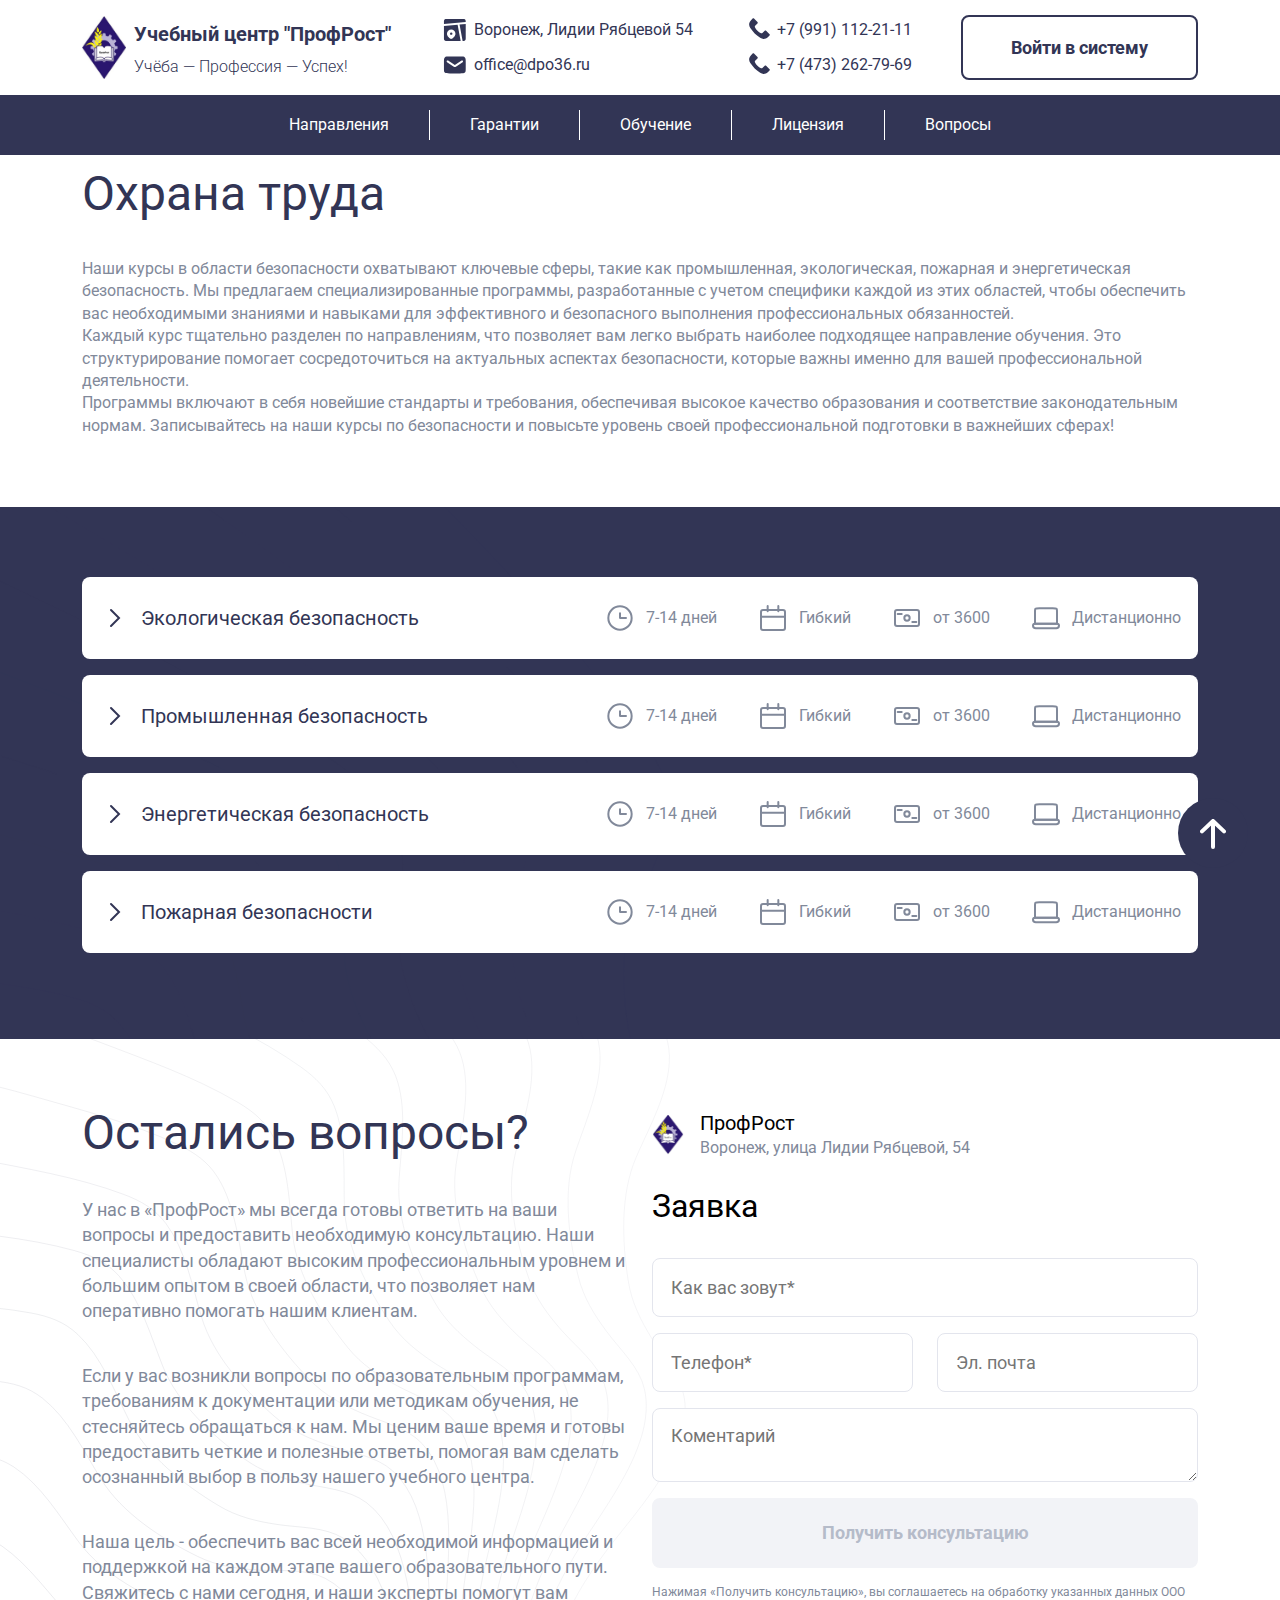
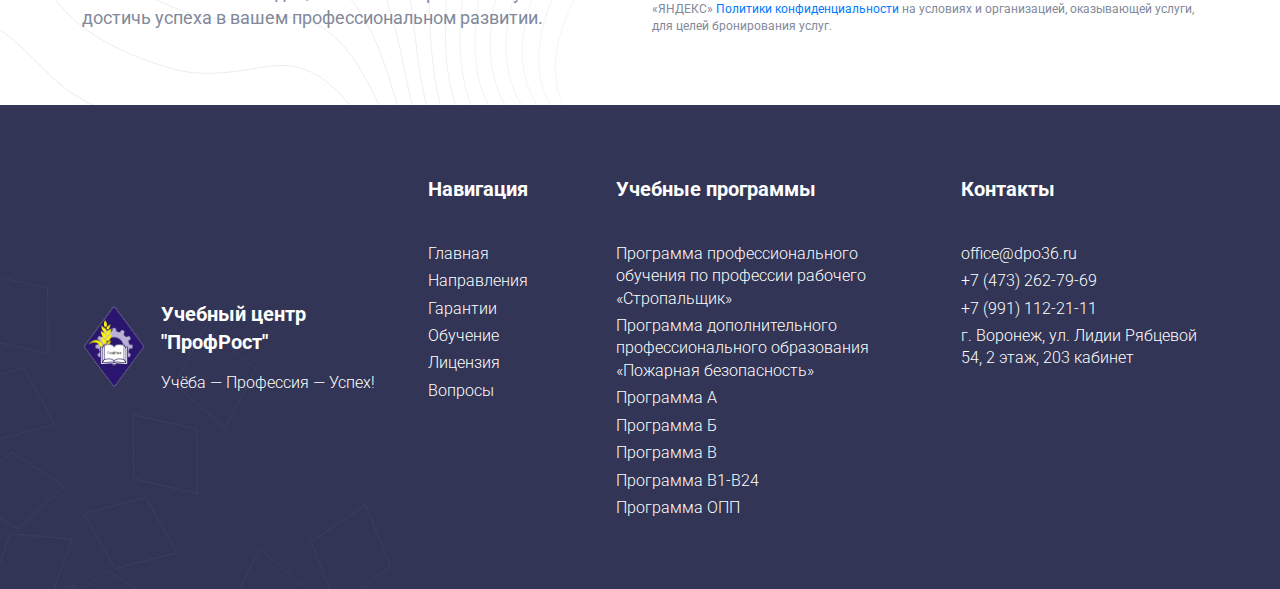
==== inner.html @ 26320d19 "2 pages" ====
<!DOCTYPE html>
<html lang="ru">
<head>
    <meta charset="UTF-8">
    <meta name="viewport" content="width=device-width, initial-scale=1.0">
    <title>Учебный центр "ПрофРост"</title>
    <link rel="stylesheet" type="text/css" href="css/bootstrap-reboot.min.css"/>
    <link rel="stylesheet" type="text/css" href="css/bootstrap-grid.min.css"/>
    <link rel="stylesheet" type="text/css" href="css/style.min.css"/>
</head>
<body>
    <header class="container d-flex justify-content-between align-items-stretch flex-wrap flex-lg-nowrap">
        <div class="d-flex align-items-center order-1 mb-2 mb-lg-0">
            <a href="index.html">
                <img src="imgs/logo-lg.jpg" alt="ПрофРост" class="logo">
            </a>
            <div class="ms-2">
                <h5>Учебный центр "ПрофРост"</h5>
                <h6>Учёба — Профессия — Успех!</h6>
            </div>
        </div>

        <ul class="order-2">
            <li>
                <img src="imgs/icons/map.svg" alt="map">
                <address>Воронеж, Лидии Рябцевой 54</address>
            </li>
            <li>
                <img src="imgs/icons/message.svg" alt="message">
                <a href="mailto:office@dpo36.ru">office@dpo36.ru</a>
            </li>
        </ul>

        <ul class="order-3 order-md-4 order-lg-3">
            <li>
                <img src="imgs/icons/phone.svg" alt="phone">
                <a href="tel:+79911122111">+7 (991) 112-21-11</a>
            </li>
            <li>
                <img src="imgs/icons/phone.svg" alt="phone">
                <a href="tel:+74732627969">+7 (473) 262-79-69</a>
            </li>
        </ul>

        <div class="d-flex order-4 order-md-3 order-lg-4">
            <button type="button" class="btn-1 fs-18">Войти в систему</button>
            <button onclick="openModal('menuModal')" class="ms-4 btn-3 d-md-none" type="button">
                <img src="imgs/icons/menu.svg" alt="menu">
            </button>
        </div>

    </header>
    
    <nav>
        <ul class="container">
            <li>
                <a href="">Направления</a>
            </li>
            <li>
                <a href="">Гарантии</a>
            </li>
            <li>
                <a href="">Обучение</a>
            </li>
            <li>
                <a href="">Лицензия</a>
            </li>
            <li>
                <a href="">Вопросы</a>
            </li>
        </ul>
    </nav>

    <main>
        <section class="container mb-indent">
            <h1 class="h2">Охрана труда</h1>
            <p>Наши курсы в области безопасности охватывают ключевые сферы, такие как промышленная, экологическая, пожарная и энергетическая безопасность. Мы предлагаем специализированные программы, разработанные с учетом специфики каждой из этих областей, чтобы обеспечить вас необходимыми знаниями и навыками для эффективного и безопасного выполнения профессиональных обязанностей.</p>
            <p>Каждый курс тщательно разделен по направлениям, что позволяет вам легко выбрать наиболее подходящее направление обучения. Это структурирование помогает сосредоточиться на актуальных аспектах безопасности, которые важны именно для вашей профессиональной деятельности.</p>
            <p>Программы включают в себя новейшие стандарты и требования, обеспечивая высокое качество образования и соответствие законодательным нормам. Записывайтесь на наши курсы по безопасности и повысьте уровень своей профессиональной подготовки в важнейших сферах!</p>
        </section>

        <section class="sec-courses">
            <div class="container">
                <div class="block-collapsible mb-3">
                    <div class="block-collapsible_top">
                        <button type="button" onclick="toggleCollapsible(this)">
                            <img src="imgs/icons/arrow-right.svg" alt="arrow">
                            <h5>Экологическая безопасность</h5>
                        </button>
                        <ul>
                            <li>
                                <img src="imgs/icons/clock.svg" alt="clock">
                                <span>7-14 дней</span>
                            </li>
                            <li>
                                <img src="imgs/icons/calendar.svg" alt="clock">
                                <span>Гибкий</span>
                            </li>
                            <li>
                                <img src="imgs/icons/money.svg" alt="clock">
                                <span>от 3600</span>
                            </li>
                            <li>
                                <img src="imgs/icons/laptop.svg" alt="clock">
                                <span>Дистанционно</span>
                            </li>
                        </ul>
                    </div>
                    <div class="block-collapsible_body">
                        <hr>
                        <h6>Курс обучения профессии «Промышленная безопасность»</h6>
                        <p>Наш курс по промышленной безопасности предназначен для подготовки специалистов, способных эффективно управлять рисками и обеспечивать безопасность на промышленных предприятиях. Программа курса охватывает все ключевые аспекты промышленной безопасности, включая идентификацию и оценку рисков, разработку и внедрение мер по их снижению, а также соблюдение нормативных требований.</p>
                        <h6>Гибкость обучения</h6>
                        <p>Мы понимаем, что у каждого учащегося свои уникальные потребности и график, поэтому предлагаем гибкие настройки обучения. Курс полностью доступен в дистанционном формате, что позволяет вам учиться в удобное время и в комфортных условиях. Вы можете проходить обучение в своем темпе, сочетая его с работой или другими обязательствами.</p>
                        <h6>Стоимость и документы</h6>
                        <p>Стоимость курса начинается от 3500 рублей, что делает его доступным для широкого круга специалистов. По окончании обучения вы получите официальный сертификат и удостоверение (корочку), подтверждающие вашу квалификацию в области промышленной безопасности.</p>
                        <h6>Преимущества курса</h6>
                        <p>Актуальные знания: Программа разработана с учетом новейших стандартов и требований.Гибкость: Обучение в удобное для вас время и в удобном месте. Документы государственного образца: Получение сертификата и удостоверения по завершении курса. Доступная стоимость: Цена от 3500 рублей делает курс доступным для всех желающих. Запишитесь на наш курс по промышленной безопасности и обеспечьте себе уверенное будущее в сфере безопасности на промышленных объектах. Начните обучение уже сегодня и получите все необходимые знания и документы для успешной профессиональной деятельности!</p>
                    </div>
                </div>
                <div class="block-collapsible mb-3">
                    <div class="block-collapsible_top">
                        <button type="button" onclick="toggleCollapsible(this)">
                            <img src="imgs/icons/arrow-right.svg" alt="arrow">
                            <h5>Промышленная безопасность</h5>
                        </button>
                        <ul>
                            <li>
                                <img src="imgs/icons/clock.svg" alt="clock">
                                <span>7-14 дней</span>
                            </li>
                            <li>
                                <img src="imgs/icons/calendar.svg" alt="clock">
                                <span>Гибкий</span>
                            </li>
                            <li>
                                <img src="imgs/icons/money.svg" alt="clock">
                                <span>от 3600</span>
                            </li>
                            <li>
                                <img src="imgs/icons/laptop.svg" alt="clock">
                                <span>Дистанционно</span>
                            </li>
                        </ul>
                    </div>
                    <div class="block-collapsible_body">
                        <hr>
                        <h6>Курс обучения профессии «Промышленная безопасность»</h6>
                        <p>Наш курс по промышленной безопасности предназначен для подготовки специалистов, способных эффективно управлять рисками и обеспечивать безопасность на промышленных предприятиях. Программа курса охватывает все ключевые аспекты промышленной безопасности, включая идентификацию и оценку рисков, разработку и внедрение мер по их снижению, а также соблюдение нормативных требований.</p>
                        <h6>Гибкость обучения</h6>
                        <p>Мы понимаем, что у каждого учащегося свои уникальные потребности и график, поэтому предлагаем гибкие настройки обучения. Курс полностью доступен в дистанционном формате, что позволяет вам учиться в удобное время и в комфортных условиях. Вы можете проходить обучение в своем темпе, сочетая его с работой или другими обязательствами.</p>
                        <h6>Стоимость и документы</h6>
                        <p>Стоимость курса начинается от 3500 рублей, что делает его доступным для широкого круга специалистов. По окончании обучения вы получите официальный сертификат и удостоверение (корочку), подтверждающие вашу квалификацию в области промышленной безопасности.</p>
                        <h6>Преимущества курса</h6>
                        <p>Актуальные знания: Программа разработана с учетом новейших стандартов и требований.Гибкость: Обучение в удобное для вас время и в удобном месте. Документы государственного образца: Получение сертификата и удостоверения по завершении курса. Доступная стоимость: Цена от 3500 рублей делает курс доступным для всех желающих. Запишитесь на наш курс по промышленной безопасности и обеспечьте себе уверенное будущее в сфере безопасности на промышленных объектах. Начните обучение уже сегодня и получите все необходимые знания и документы для успешной профессиональной деятельности!</p>
                    </div>
                </div>
                <div class="block-collapsible mb-3">
                    <div class="block-collapsible_top">
                        <button type="button" onclick="toggleCollapsible(this)">
                            <img src="imgs/icons/arrow-right.svg" alt="arrow">
                            <h5>Энергетическая безопасность</h5>
                        </button>
                        <ul>
                            <li>
                                <img src="imgs/icons/clock.svg" alt="clock">
                                <span>7-14 дней</span>
                            </li>
                            <li>
                                <img src="imgs/icons/calendar.svg" alt="clock">
                                <span>Гибкий</span>
                            </li>
                            <li>
                                <img src="imgs/icons/money.svg" alt="clock">
                                <span>от 3600</span>
                            </li>
                            <li>
                                <img src="imgs/icons/laptop.svg" alt="clock">
                                <span>Дистанционно</span>
                            </li>
                        </ul>
                    </div>
                    <div class="block-collapsible_body">
                        <hr>
                        <h6>Курс обучения профессии «Промышленная безопасность»</h6>
                        <p>Наш курс по промышленной безопасности предназначен для подготовки специалистов, способных эффективно управлять рисками и обеспечивать безопасность на промышленных предприятиях. Программа курса охватывает все ключевые аспекты промышленной безопасности, включая идентификацию и оценку рисков, разработку и внедрение мер по их снижению, а также соблюдение нормативных требований.</p>
                        <h6>Гибкость обучения</h6>
                        <p>Мы понимаем, что у каждого учащегося свои уникальные потребности и график, поэтому предлагаем гибкие настройки обучения. Курс полностью доступен в дистанционном формате, что позволяет вам учиться в удобное время и в комфортных условиях. Вы можете проходить обучение в своем темпе, сочетая его с работой или другими обязательствами.</p>
                        <h6>Стоимость и документы</h6>
                        <p>Стоимость курса начинается от 3500 рублей, что делает его доступным для широкого круга специалистов. По окончании обучения вы получите официальный сертификат и удостоверение (корочку), подтверждающие вашу квалификацию в области промышленной безопасности.</p>
                        <h6>Преимущества курса</h6>
                        <p>Актуальные знания: Программа разработана с учетом новейших стандартов и требований.Гибкость: Обучение в удобное для вас время и в удобном месте. Документы государственного образца: Получение сертификата и удостоверения по завершении курса. Доступная стоимость: Цена от 3500 рублей делает курс доступным для всех желающих. Запишитесь на наш курс по промышленной безопасности и обеспечьте себе уверенное будущее в сфере безопасности на промышленных объектах. Начните обучение уже сегодня и получите все необходимые знания и документы для успешной профессиональной деятельности!</p>
                    </div>
                </div>
                <div class="block-collapsible mb-3">
                    <div class="block-collapsible_top">
                        <button type="button" onclick="toggleCollapsible(this)">
                            <img src="imgs/icons/arrow-right.svg" alt="arrow">
                            <h5>Пожарная безопасности</h5>
                        </button>
                        <ul>
                            <li>
                                <img src="imgs/icons/clock.svg" alt="clock">
                                <span>7-14 дней</span>
                            </li>
                            <li>
                                <img src="imgs/icons/calendar.svg" alt="clock">
                                <span>Гибкий</span>
                            </li>
                            <li>
                                <img src="imgs/icons/money.svg" alt="clock">
                                <span>от 3600</span>
                            </li>
                            <li>
                                <img src="imgs/icons/laptop.svg" alt="clock">
                                <span>Дистанционно</span>
                            </li>
                        </ul>
                    </div>
                    <div class="block-collapsible_body">
                        <hr>
                        <h6>Курс обучения профессии «Промышленная безопасность»</h6>
                        <p>Наш курс по промышленной безопасности предназначен для подготовки специалистов, способных эффективно управлять рисками и обеспечивать безопасность на промышленных предприятиях. Программа курса охватывает все ключевые аспекты промышленной безопасности, включая идентификацию и оценку рисков, разработку и внедрение мер по их снижению, а также соблюдение нормативных требований.</p>
                        <h6>Гибкость обучения</h6>
                        <p>Мы понимаем, что у каждого учащегося свои уникальные потребности и график, поэтому предлагаем гибкие настройки обучения. Курс полностью доступен в дистанционном формате, что позволяет вам учиться в удобное время и в комфортных условиях. Вы можете проходить обучение в своем темпе, сочетая его с работой или другими обязательствами.</p>
                        <h6>Стоимость и документы</h6>
                        <p>Стоимость курса начинается от 3500 рублей, что делает его доступным для широкого круга специалистов. По окончании обучения вы получите официальный сертификат и удостоверение (корочку), подтверждающие вашу квалификацию в области промышленной безопасности.</p>
                        <h6>Преимущества курса</h6>
                        <p>Актуальные знания: Программа разработана с учетом новейших стандартов и требований.Гибкость: Обучение в удобное для вас время и в удобном месте. Документы государственного образца: Получение сертификата и удостоверения по завершении курса. Доступная стоимость: Цена от 3500 рублей делает курс доступным для всех желающих. Запишитесь на наш курс по промышленной безопасности и обеспечьте себе уверенное будущее в сфере безопасности на промышленных объектах. Начните обучение уже сегодня и получите все необходимые знания и документы для успешной профессиональной деятельности!</p>
                    </div>
                </div>
            </div>
        </section>

        <section class="sec-callback">
            <div class="container">
                <div class="row row-cols-lg-2">
                    <div>
                        <h2>Остались вопросы?</h2>
                        <p class="fs-18 mb-indent-sm">У нас в «ПрофРост» мы всегда готовы ответить на ваши вопросы и предоставить необходимую консультацию. Наши специалисты обладают высоким профессиональным уровнем и большим опытом в своей области, что позволяет нам оперативно помогать нашим клиентам.</p>
                        <p class="fs-18 mb-indent-sm">Если у вас возникли вопросы по образовательным программам, требованиям к документации или методикам обучения, не стесняйтесь обращаться к нам. Мы ценим ваше время и готовы предоставить четкие и полезные ответы, помогая вам сделать осознанный выбор в пользу нашего учебного центра.</p>
                        <p class="fs-18">Наша цель - обеспечить вас всей необходимой информацией и поддержкой на каждом этапе вашего образовательного пути. Свяжитесь с нами сегодня, и наши эксперты помогут вам достичь успеха в вашем профессиональном развитии.</p>
                    </div>
                    <div class="mt-5 mt-lg-0">
                        <div class="callback-top d-flex mb-4">
                            <img src="imgs/logo-framed.png" alt="ПрофРост">
                            <div>
                                <h5>ПрофРост</h5>
                                <p>Воронеж, улица Лидии Рябцевой, 54</p>
                            </div>
                        </div>
                        <h3>Заявка</h3>
                        <form action="" class="fs-18">
                            <div class="row gy-3 gx-4">
                                <div class="col-12">
                                    <input type="text" placeholder="Как вас зовут*">
                                </div>
                                <div class="col-12 col-md-6">
                                    <input type="tel" placeholder="Телефон*">
                                </div>
                                <div class="col-12 col-md-6">
                                    <input type="mail" placeholder="Эл. почта">
                                </div>
                                <div class="col-12">
                                    <textarea placeholder="Коментарий"></textarea>
                                </div>
                                <div class="col-12">
                                    <button type="button" disabled class="btn-1 w-100 mb-3">Получить консультацию</button>
                                    <p class="info">Нажимая «Получить консультацию», вы соглашаетесь на обработку указанных данных ООО «ЯНДЕКС» <a class="link" href="">Политики конфиденциальности</a> на условиях и организацией, оказывающей услуги, для целей бронирования услуг.</p>
                                </div>
                            </div>
                        </form>
                    </div>
                </div>
            </div>
        </section>
    </main>

    <footer>
        <div class="container">
            <div class="company">
                <img src="imgs/logo-framed.png" alt="ПрофРост">
                <div>
                    <h5 class="mb-3">Учебный центр <br/>"ПрофРост"</h5>
                    <p>Учёба — Профессия — Успех!</p>
                </div>
            </div>
            <div class="menu">
                <h5 class="d-none d-sm-block">Навигация</h5>
                <h5 class="d-sm-none"><button onclick="openModal('menuModal')">Навигация</button></h5>
                <ul class="d-none d-sm-block">
                    <li><a href="">Главная</a></li>
                    <li><a href="">Направления</a></li>
                    <li><a href="">Гарантии</a></li>
                    <li><a href="">Обучение</a></li>
                    <li><a href="">Лицензия</a></li>
                    <li><a href="">Вопросы</a></li>
                </ul>
            </div>
            <div class="progs">
                <h5 class="d-none d-sm-block">Учебные программы</h5>
                <h5 class="d-sm-none"><button onclick="openModal('progModal')">Учебные программы</button></h5>
                <ul class="d-none d-sm-block">
                    <li><a href="">Программа профессионального обучения по профессии рабочего «Стропальщик»</a></li>
                    <li><a href="">Программа дополнительного профессионального образования «Пожарная безопасность»</a></li>
                    <li><a href="">Программа А</a></li>
                    <li><a href="">Программа Б</a></li>
                    <li><a href="">Программа В</a></li>
                    <li><a href="">Программа В1-В24</a></li>
                    <li><a href="">Программа ОПП</a></li>
                </ul>
            </div>
            <div class="contacts">
                <h5>Контакты</h5>
                <ul>
                    <li>
                        <a href="mailto:office@dpo36.ru">office@dpo36.ru</a>
                    </li>
                    <li>
                        <a href="tel:+74732627969">+7 (473) 262-79-69</a>
                    </li>
                    <li>
                        <a href="tel:+79911122111">+7 (991) 112-21-11</a>
                    </li>
                    <li>
                        <address>г. Воронеж, ул. Лидии Рябцевой 54, 2 этаж, 203 кабинет</address>
                    </li>
                </ul>
            </div>
        </div>
    </footer>

    <button type="button" class="btn-up">
        <img src="imgs/icons/arrowUp.svg" alt="arrowUp">
    </button>

    <section id="menuModal" class="modal">
        <div class="container">
            <button type="button" class="modal-close" onclick="closeModal(this)">
                <img src="imgs/icons/close.svg" alt="close">
            </button>
            <div class="company mb-5">
                <img src="imgs/logo-framed.png" alt="ПрофРост">
                <div>
                    <h5 class="mb-3">Учебный центр "ПрофРост"</h5>
                    <p>Учёба — Профессия — Успех!</p>
                </div>
            </div>
            <div class="px-5">
                <h4 class="mb-4">Навигация</h4>
                <ul>
                    <li><a href="">Главная</a></li>
                    <li><a href="">Направления</a></li>
                    <li><a href="">Гарантии</a></li>
                    <li><a href="">Обучение</a></li>
                    <li><a href="">Лицензия</a></li>
                    <li><a href="">Вопросы</a></li>
                </ul>
            </div>
        </div>
    </section>

    <section id="progModal" class="modal">
        <div class="container">
            <button type="button" class="modal-close" onclick="closeModal(this)">
                <img src="imgs/icons/close.svg" alt="close">
            </button>
            <div class="company mb-5">
                <img src="imgs/logo-framed.png" alt="ПрофРост">
                <div>
                    <h5 class="mb-3">Учебный центр "ПрофРост"</h5>
                    <p>Учёба — Профессия — Успех!</p>
                </div>
            </div>
            <div class="px-4">
                <h4 class="mb-4">Учебные программы</h4>
                <ul>
                    <li><a href="">Программа профессионального обучения по профессии рабочего «Стропальщик»</a></li>
                    <li><a href="">Программа дополнительного профессионального образования «Пожарная безопасность»</a></li>
                    <li><a href="">Программа А</a></li>
                    <li><a href="">Программа Б</a></li>
                    <li><a href="">Программа В</a></li>
                    <li><a href="">Программа В1-В24</a></li>
                    <li><a href="">Программа ОПП</a></li>
                </ul>
            </div>
        </div>
    </section>

    <script src="js/main.js"></script>
</body>
</html>
---- css/style.min.css ----
@import"https://fonts.googleapis.com/css2?family=Roboto:ital,wght@0,100;0,300;0,400;0,500;0,700;0,900;1,100;1,300;1,400;1,500;1,700;1,900&display=swap";:root{--h-height: 95px;--h-nav: 60px;--h-footer: 100px;--main-color: #323555;--font-color: #81899A;--radius: 8px;--indent: 70px;--indent-sm: 40px}@media(max-width: 991px){:root{--h-height: 180px}}@media(max-width: 767px){:root{--h-height: 300px}}h1,h2,h3,h4,h5,h6,p,label,span,a,button,form,fieldset,legend,select,input,textarea,button,div,blockquote,cite,figure,figcaption,table,ul,ol,dl,li,address{line-height:140%;margin-bottom:0px}a{color:var(--main-color);text-decoration:none;outline:none;transition:color 300ms ease-in}a:hover,a:focus,a:active{color:#007bff;text-decoration:none;outline:none}.link{color:#007bff;transition:color 300ms ease-in}.link:hover,.link:focus,.link:active{color:#04f}h1,h2,h3 h4,h5,h6{color:var(--main-color)}h1{font-size:120px;line-height:90%;font-weight:900;text-align:center;margin-bottom:40px}@media(max-width: 767px){h1{font-size:80px}}@media(max-width: 575px){h1{font-size:60px}}h2,.h2{font-size:48px;line-height:100%;text-align:left;font-weight:400;margin-bottom:40px}@media(max-width: 575px){h2,.h2{font-size:40px;margin-bottom:30px}}h3{font-size:32px;font-weight:400;text-align:center;margin-bottom:45px}@media(max-width: 767px){h3{font-size:20px}}h4{text-align:left;font-size:32px}h5{font-size:20px;text-align:center;font-weight:400}.fs-18{font-size:18px}ul,ol{list-style:none;padding:0px}.mb-indent{margin-bottom:var(--indent)}.mb-indent-sm{margin-bottom:var(--indent-sm)}.img-fluid{display:block;max-width:100%}input,textarea{border:1px solid #e3e5ed;border-radius:var(--radius);line-height:100%;padding:1em;width:100%;display:block}button{background:none;border:none;padding:unset;display:block;font-family:inherit;color:inherit;outline:none !important;line-height:100%}.btn,.btn-3,.btn-2,.btn-1{display:flex;flex-direction:row;justify-content:center;align-items:center;flex-wrap:nowrap;text-align:center;transition:300ms ease-in;width:-moz-fit-content;width:fit-content;border-radius:var(--radius);font-weight:700;padding:1.5rem 3rem}.btn-1{border:2px solid var(--main-color);color:var(--main-color);background-color:#fff}.btn-1:hover,.btn-1:focus,.btn-1:active{color:#fff;background-color:var(--main-color)}.btn-2{border:2px solid #fff;color:var(--main-color);background-color:#fff}.btn-2:hover,.btn-2:focus,.btn-2:active{color:#fff;background-color:var(--main-color);border:1px solid var(--main-color)}.btn-3{border:2px solid var(--main-color);color:#fff;background-color:var(--main-color)}.btn-3:hover,.btn-3:focus,.btn-3:active{color:#fff;background-color:#007bff;border:2px solid #007bff}.btn:disabled,.btn-1:disabled,.btn-2:disabled,.btn-3:disabled{pointer-events:none;background-color:#f2f3f7 !important;color:#b5bbc9 !important;border-color:#f2f3f7 !important}.w-100{width:100%}@media(min-width: 1400px){.container,.container-lg,.container-md,.container-sm,.container-xl,.container-xxl{max-width:1170px}}body{font-family:"Roboto";color:var(--font-color);font-size:16px;font-weight:400}header{height:var(--h-height);color:var(--main-color);padding:15px 0px}header .logo{width:44px}header h5{font-weight:700;margin-bottom:12px;line-height:130%;text-align:left}header h6{font-size:16px;font-weight:300;line-height:100%}header ul{display:flex;flex-direction:column;justify-content:space-between;align-items:flex-start;flex-wrap:nowrap}@media(max-width: 991px){header ul{justify-content:flex-start;width:50%}}@media(max-width: 767px){header ul{width:100%}}header ul li{display:flex;flex-direction:row;justify-content:flex-start;align-items:center;flex-wrap:nowrap}header ul li img{width:30px;height:30px;margin-right:4px}@media(max-width: 991px){header ul li{margin-bottom:5px}}@media(max-width: 1199px){header .btn-1{padding:1.5rem 1rem}}@media(max-width: 991px){header .btn-1{width:100%;flex:1;padding:1rem}}header .btn-3{height:65px;width:65px;padding:.5rem}@media(max-width: 991px){header>div{width:47%}}@media(max-width: 767px){header>div{width:100%}}nav{height:var(--h-nav);margin-bottom:15px;background-color:var(--main-color)}@media(max-width: 767px){nav{display:none}}nav ul{height:100%;display:flex;flex-direction:row;justify-content:center;align-items:stretch;flex-wrap:nowrap;padding:15px 0px}nav ul li{padding:0 2.5em;display:flex;flex-direction:row;justify-content:center;align-items:center;flex-wrap:nowrap}nav ul li:not(:first-child){border-left:1px solid #fff}nav ul a{display:block;color:#fff}main{min-height:calc(100vh - var(--h-height) - var(--h-nav) - var(--h-footer) - 15px)}.sec-main{background:url(../imgs/bg/bg1.jpg) no-repeat center;background-size:cover;height:700px}@media(max-width: 991px){.sec-main{height:630px}}@media(max-width: 575px){.sec-main{height:500px}}.sec-main .container{height:100%}.sec-main h1,.sec-main h3{color:#fff;text-align:center}.card-plus{position:relative;border-radius:var(--radius);overflow:hidden;-webkit-backface-visibility:hidden;-webkit-transform:translate3d(0, 0, 0);isolation:isolate;transform:translateZ(0)}.card-plus-bg{position:absolute;top:0px;left:0px;width:100%;height:100%;z-index:1;display:block}.card-plus-cap{position:relative;z-index:10;background:linear-gradient(-45deg, var(--main-color), transparent);background-size:cover;height:370px;display:flex;flex-direction:column;justify-content:space-between;align-items:flex-start;flex-wrap:nowrap;padding:15px}.card-plus-cap h4{color:#fff}.card-plus-cap .icon{display:block;width:32px;height:32px}@media(max-width: 1199px){.card-plus-cap{height:295px}}@media(max-width: 767px){.card-plus-cap{height:245px}}@media(max-width: 575px){.card-plus-cap{height:90vw}}.sec-guarantees{background-color:var(--main-color);background-image:url(../imgs/bg/bg-lines.svg);background-repeat:no-repeat;background-size:cover;background-position:center;padding:var(--indent) 0px}.sec-guarantees-text{margin-bottom:100px}.sec-guarantees-text h2,.sec-guarantees-text p{color:#fff}@media(max-width: 991px){.sec-guarantees .row{--bs-gutter-y:100px}}.card-guarantee{height:100%;background-color:#fff;border-radius:var(--radius);padding:5px 10px 20px}.card-guarantee img{display:block;max-width:90%;margin:0px auto -80px;transform:translateY(-80px)}.card-guarantee hr{width:90%;height:1px;border:none;background-color:var(--main-color);margin:16px auto}.card-guarantee p{color:#81899a;text-align:center}.sec-how{background-image:url(../imgs/bg/bg-lines2.svg);background-repeat:no-repeat;background-size:100% 70%;background-position:50% 75%}@media(max-width: 767px){.sec-how{background:none}}.sec-how .steps{list-style:none;display:flex;flex-direction:row;justify-content:space-between;align-items:stretch;flex-wrap:wrap;gap:40px 130px;counter-reset:my-counter}@media(max-width: 1199px){.sec-how .steps{gap:40px 60px}}@media(max-width: 991px){.sec-how .steps{gap:40px 20px}}@media(max-width: 767px){.sec-how .steps{gap:25px 0px;display:flex;flex-direction:column;justify-content:flex-start;align-items:stretch;flex-wrap:wrap}}@media(max-width: 575px){.sec-how .steps{gap:15px 0px}}.sec-how .steps li{position:relative;background-color:var(--main-color);color:#fff;padding:25px 17px;font-size:18px;width:calc((100% - 260px)/3);border-radius:var(--radius);counter-increment:my-counter;overflow:hidden;-webkit-backface-visibility:hidden;-webkit-transform:translate3d(0, 0, 0);isolation:isolate;transform:translateZ(0)}@media(max-width: 1199px){.sec-how .steps li{width:calc((100% - 120px)/3)}}@media(max-width: 991px){.sec-how .steps li{width:calc((100% - 40px)/3);font-size:15px;padding:20px 12px}}@media(max-width: 767px){.sec-how .steps li{width:100%}}.sec-how .steps li::before{content:counter(my-counter);position:absolute;right:0px;top:10%;z-index:1;font-weight:900;font-size:250px;line-height:80%;color:rgba(255,255,255,.05)}.sec-how .steps li p{position:relative;z-index:10}.sec-how .steps .order-6{order:6}.sec-how .steps .order-7{order:7}.sec-how .steps .order-8{order:8}.sec-how .steps .order-9{order:9}.sec-about{background:url(../imgs/bg/bg2.jpg) no-repeat center;background-size:cover;padding:var(--indent) 0px 30px}.sec-about p{color:#fff;font-size:18px}.sec-about p:not(:first-child){margin-top:40px}@media(max-width: 991px){.sec-about p{font-size:16px}.sec-about p:not(:first-child){margin-top:25px}}@media(max-width: 767px){.sec-about p{display:none}}.sec-courses{background-color:var(--main-color);background-image:url(../imgs/bg/bg-lines3.svg);background-repeat:no-repeat;background-size:cover;padding:var(--indent) 0px}.block-collapsible{background-color:#fff;border-radius:var(--radius)}.block-collapsible_top{display:flex;flex-direction:row;justify-content:space-between;align-items:center;flex-wrap:nowrap;padding:25px 17px}@media(max-width: 767px){.block-collapsible_top{display:block}}.block-collapsible_top button{width:45%;display:flex;flex-direction:row;justify-content:flex-start;align-items:center;flex-wrap:nowrap}@media(max-width: 767px){.block-collapsible_top button{width:100%;margin-bottom:15px}}.block-collapsible_top button img{width:32px;height:32px;margin-right:10px;transform:rotate(0deg);transition:transform 250ms ease-in}.block-collapsible_top button h5{text-align:left}.block-collapsible_top ul{width:55%;display:flex;flex-direction:row;justify-content:flex-end;align-items:center;flex-wrap:nowrap}@media(max-width: 1199px){.block-collapsible_top ul{flex-wrap:wrap;width:50%}}@media(max-width: 767px){.block-collapsible_top ul{width:100%}}.block-collapsible_top ul li{display:flex;flex-direction:row;justify-content:flex-start;align-items:center;flex-wrap:nowrap}@media(max-width: 1199px){.block-collapsible_top ul li{width:50%}}.block-collapsible_top ul li img{width:32px;height:32px;margin-right:10px}.block-collapsible_top ul li:not(:first-child){margin-left:40px}@media(max-width: 1199px){.block-collapsible_top ul li:not(:first-child){margin-left:0px}}.block-collapsible_body{display:none;padding:5px 17px 17px}.block-collapsible_body hr{width:100%;height:1px;background-color:var(--main-color);border:none;margin:0px 0px 20px}.block-collapsible_body h6{font-weight:400;font-size:16px;margin-bottom:20px}.block-collapsible_body p{font-weight:300;font-size:16px;margin-bottom:20px}.block-collapsible.active .block-collapsible_top button img{transform:rotate(90deg)}.block-collapsible.active .block-collapsible_body{display:block}.sec-callback{background:url(../imgs/bg/bg-lines3.svg) no-repeat center;background-size:cover;padding:var(--indent) 0px}.sec-callback .callback-top{display:flex;flex-direction:row;justify-content:flex-start;align-items:center;flex-wrap:nowrap}.sec-callback .callback-top img{width:2em;margin-right:1em}.sec-callback .callback-top h5{color:#000;text-align:left}.sec-callback h3{color:#000;text-align:left;margin-bottom:30px}.sec-callback .info{font-size:12px}.company{display:flex;flex-direction:row;justify-content:flex-start;align-items:center;flex-wrap:nowrap}.company img{width:64px;margin-right:15px}.company p{color:#fff;text-align:left;font-weight:300}.company h5{color:#fff;font-weight:700;text-align:left;margin-bottom:20px}footer{padding:var(--indent) 0px;background-color:var(--main-color);background-image:url(../imgs/bg/bg-rombs.svg);background-repeat:no-repeat;background-size:cover;background-position:left bottom;color:#fff}footer .container{display:grid;grid-template-rows:1fr;grid-template-columns:4fr 2fr 4fr 3fr;gap:30px;grid-template-areas:"company menu progs contacts"}@media(max-width: 991px){footer .container{grid-template-rows:86px auto auto;grid-template-columns:5fr 4fr;gap:30px;grid-template-areas:"company menu" "progs menu" "progs contacts"}}@media(max-width: 575px){footer .container{grid-template-rows:auto;grid-template-columns:1fr;gap:30px;grid-template-areas:"company" "progs" "menu" "contacts"}}footer .container .company{grid-area:company}footer .container .menu{grid-area:menu}footer .container .progs{grid-area:progs}footer .container .contacts{grid-area:contacts}footer a,footer button,footer h5{color:#fff}footer h5{color:#fff;text-align:left;font-weight:700;margin-bottom:40px}@media(max-width: 991px){footer h5{margin-bottom:25px}}@media(max-width: 575px){footer h5{margin-bottom:10px}}footer ul{font-weight:300}footer ul li:not(:first-child){margin-top:5px}.modal{position:fixed;top:0px;left:100vw;height:100vh;width:100%;background-color:var(--main-color);color:#fff;z-index:1000;transition:left 500ms ease-in;padding:30px 0px}.modal.visible{left:0px}.modal-close{position:absolute;top:15px;right:15px;width:30px;height:30px;z-index:1}.modal-close img{width:100%;height:100%}.modal ul li:not(:first-child){margin-top:10px}.modal ul li a{font-size:20px;font-weight:300;color:#fff}.btn-up{position:fixed;bottom:2em;right:2em;width:var(--indent);height:var(--indent);background-color:var(--main-color);border-radius:50%;display:flex;flex-direction:row;justify-content:center;align-items:center;flex-wrap:nowrap;z-index:100;opacity:1;transition:opacity 300ms ease-in;transition-property:opacity,background-color}.btn-up img{max-width:100%;max-height:100%}@media(max-width: 767px){.btn-up{bottom:1em;right:1em;width:var(--indent-sm);height:var(--indent-sm)}}.btn-up:hover{background-color:#007bff}.btn-up:active{background-color:#04f}.btn-up-hide{opacity:0}/*# sourceMappingURL=style.min.css.map */
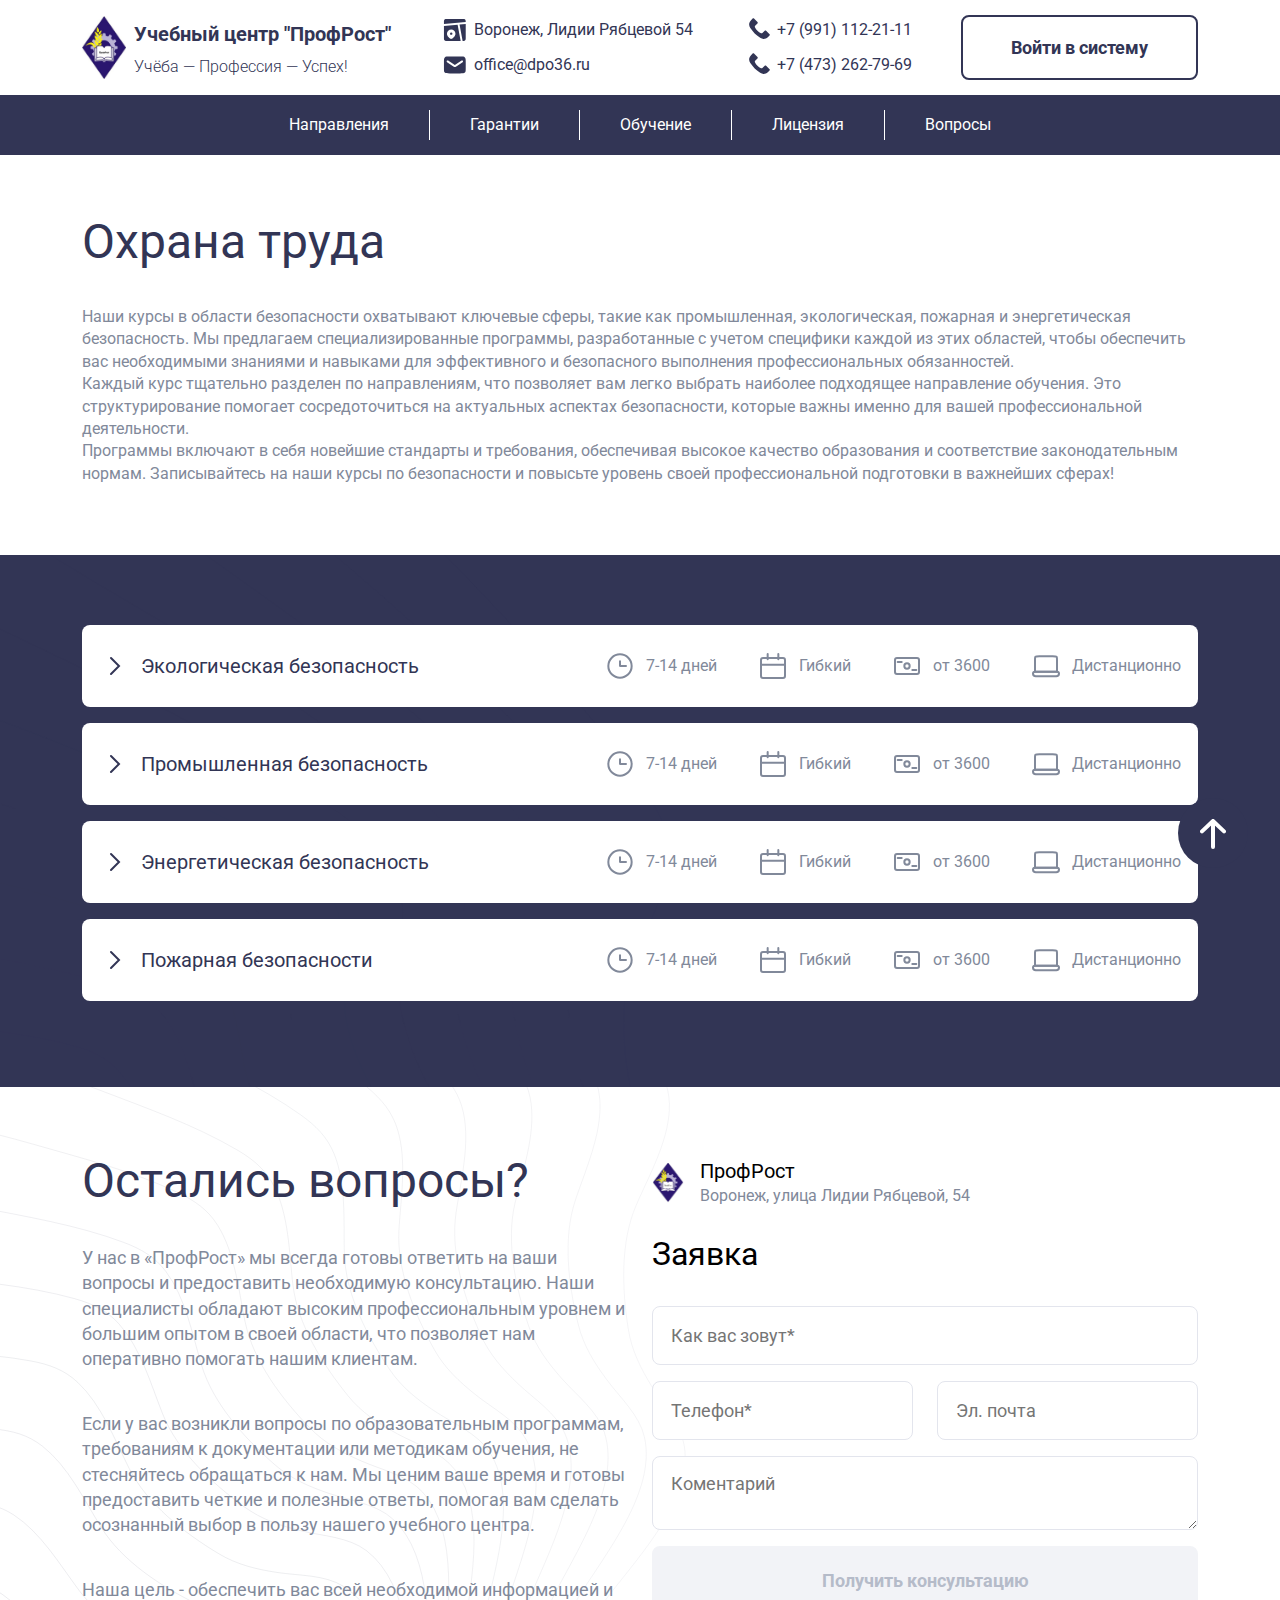
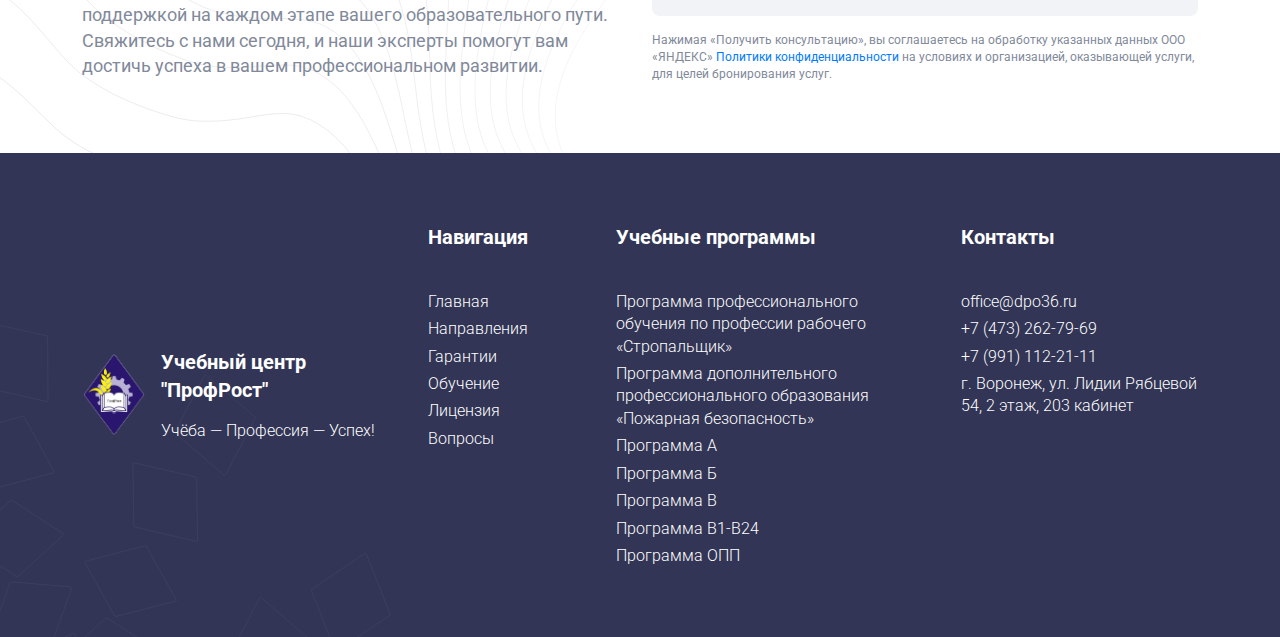
==== commit 1f216cb0: "fix inner" ====
--- a/inner.html
+++ b/inner.html
@@ -72,7 +72,7 @@
     </nav>
 
     <main>
-        <section class="container mb-indent">
+        <section class="container pt-5 mb-indent">
             <h1 class="h2">Охрана труда</h1>
             <p>Наши курсы в области безопасности охватывают ключевые сферы, такие как промышленная, экологическая, пожарная и энергетическая безопасность. Мы предлагаем специализированные программы, разработанные с учетом специфики каждой из этих областей, чтобы обеспечить вас необходимыми знаниями и навыками для эффективного и безопасного выполнения профессиональных обязанностей.</p>
             <p>Каждый курс тщательно разделен по направлениям, что позволяет вам легко выбрать наиболее подходящее направление обучения. Это структурирование помогает сосредоточиться на актуальных аспектах безопасности, которые важны именно для вашей профессиональной деятельности.</p>
--- a/css/style.min.css
+++ b/css/style.min.css
@@ -1 +1 @@
-@import"https://fonts.googleapis.com/css2?family=Roboto:ital,wght@0,100;0,300;0,400;0,500;0,700;0,900;1,100;1,300;1,400;1,500;1,700;1,900&display=swap";:root{--h-height: 95px;--h-nav: 60px;--h-footer: 100px;--main-color: #323555;--font-color: #81899A;--radius: 8px;--indent: 70px;--indent-sm: 40px}@media(max-width: 991px){:root{--h-height: 180px}}@media(max-width: 767px){:root{--h-height: 300px}}h1,h2,h3,h4,h5,h6,p,label,span,a,button,form,fieldset,legend,select,input,textarea,button,div,blockquote,cite,figure,figcaption,table,ul,ol,dl,li,address{line-height:140%;margin-bottom:0px}a{color:var(--main-color);text-decoration:none;outline:none;transition:color 300ms ease-in}a:hover,a:focus,a:active{color:#007bff;text-decoration:none;outline:none}.link{color:#007bff;transition:color 300ms ease-in}.link:hover,.link:focus,.link:active{color:#04f}h1,h2,h3 h4,h5,h6{color:var(--main-color)}h1{font-size:120px;line-height:90%;font-weight:900;text-align:center;margin-bottom:40px}@media(max-width: 767px){h1{font-size:80px}}@media(max-width: 575px){h1{font-size:60px}}h2,.h2{font-size:48px;line-height:100%;text-align:left;font-weight:400;margin-bottom:40px}@media(max-width: 575px){h2,.h2{font-size:40px;margin-bottom:30px}}h3{font-size:32px;font-weight:400;text-align:center;margin-bottom:45px}@media(max-width: 767px){h3{font-size:20px}}h4{text-align:left;font-size:32px}h5{font-size:20px;text-align:center;font-weight:400}.fs-18{font-size:18px}ul,ol{list-style:none;padding:0px}.mb-indent{margin-bottom:var(--indent)}.mb-indent-sm{margin-bottom:var(--indent-sm)}.img-fluid{display:block;max-width:100%}input,textarea{border:1px solid #e3e5ed;border-radius:var(--radius);line-height:100%;padding:1em;width:100%;display:block}button{background:none;border:none;padding:unset;display:block;font-family:inherit;color:inherit;outline:none !important;line-height:100%}.btn,.btn-3,.btn-2,.btn-1{display:flex;flex-direction:row;justify-content:center;align-items:center;flex-wrap:nowrap;text-align:center;transition:300ms ease-in;width:-moz-fit-content;width:fit-content;border-radius:var(--radius);font-weight:700;padding:1.5rem 3rem}.btn-1{border:2px solid var(--main-color);color:var(--main-color);background-color:#fff}.btn-1:hover,.btn-1:focus,.btn-1:active{color:#fff;background-color:var(--main-color)}.btn-2{border:2px solid #fff;color:var(--main-color);background-color:#fff}.btn-2:hover,.btn-2:focus,.btn-2:active{color:#fff;background-color:var(--main-color);border:1px solid var(--main-color)}.btn-3{border:2px solid var(--main-color);color:#fff;background-color:var(--main-color)}.btn-3:hover,.btn-3:focus,.btn-3:active{color:#fff;background-color:#007bff;border:2px solid #007bff}.btn:disabled,.btn-1:disabled,.btn-2:disabled,.btn-3:disabled{pointer-events:none;background-color:#f2f3f7 !important;color:#b5bbc9 !important;border-color:#f2f3f7 !important}.w-100{width:100%}@media(min-width: 1400px){.container,.container-lg,.container-md,.container-sm,.container-xl,.container-xxl{max-width:1170px}}body{font-family:"Roboto";color:var(--font-color);font-size:16px;font-weight:400}header{height:var(--h-height);color:var(--main-color);padding:15px 0px}header .logo{width:44px}header h5{font-weight:700;margin-bottom:12px;line-height:130%;text-align:left}header h6{font-size:16px;font-weight:300;line-height:100%}header ul{display:flex;flex-direction:column;justify-content:space-between;align-items:flex-start;flex-wrap:nowrap}@media(max-width: 991px){header ul{justify-content:flex-start;width:50%}}@media(max-width: 767px){header ul{width:100%}}header ul li{display:flex;flex-direction:row;justify-content:flex-start;align-items:center;flex-wrap:nowrap}header ul li img{width:30px;height:30px;margin-right:4px}@media(max-width: 991px){header ul li{margin-bottom:5px}}@media(max-width: 1199px){header .btn-1{padding:1.5rem 1rem}}@media(max-width: 991px){header .btn-1{width:100%;flex:1;padding:1rem}}header .btn-3{height:65px;width:65px;padding:.5rem}@media(max-width: 991px){header>div{width:47%}}@media(max-width: 767px){header>div{width:100%}}nav{height:var(--h-nav);margin-bottom:15px;background-color:var(--main-color)}@media(max-width: 767px){nav{display:none}}nav ul{height:100%;display:flex;flex-direction:row;justify-content:center;align-items:stretch;flex-wrap:nowrap;padding:15px 0px}nav ul li{padding:0 2.5em;display:flex;flex-direction:row;justify-content:center;align-items:center;flex-wrap:nowrap}nav ul li:not(:first-child){border-left:1px solid #fff}nav ul a{display:block;color:#fff}main{min-height:calc(100vh - var(--h-height) - var(--h-nav) - var(--h-footer) - 15px)}.sec-main{background:url(../imgs/bg/bg1.jpg) no-repeat center;background-size:cover;height:700px}@media(max-width: 991px){.sec-main{height:630px}}@media(max-width: 575px){.sec-main{height:500px}}.sec-main .container{height:100%}.sec-main h1,.sec-main h3{color:#fff;text-align:center}.card-plus{position:relative;border-radius:var(--radius);overflow:hidden;-webkit-backface-visibility:hidden;-webkit-transform:translate3d(0, 0, 0);isolation:isolate;transform:translateZ(0)}.card-plus-bg{position:absolute;top:0px;left:0px;width:100%;height:100%;z-index:1;display:block}.card-plus-cap{position:relative;z-index:10;background:linear-gradient(-45deg, var(--main-color), transparent);background-size:cover;height:370px;display:flex;flex-direction:column;justify-content:space-between;align-items:flex-start;flex-wrap:nowrap;padding:15px}.card-plus-cap h4{color:#fff}.card-plus-cap .icon{display:block;width:32px;height:32px}@media(max-width: 1199px){.card-plus-cap{height:295px}}@media(max-width: 767px){.card-plus-cap{height:245px}}@media(max-width: 575px){.card-plus-cap{height:90vw}}.sec-guarantees{background-color:var(--main-color);background-image:url(../imgs/bg/bg-lines.svg);background-repeat:no-repeat;background-size:cover;background-position:center;padding:var(--indent) 0px}.sec-guarantees-text{margin-bottom:100px}.sec-guarantees-text h2,.sec-guarantees-text p{color:#fff}@media(max-width: 991px){.sec-guarantees .row{--bs-gutter-y:100px}}.card-guarantee{height:100%;background-color:#fff;border-radius:var(--radius);padding:5px 10px 20px}.card-guarantee img{display:block;max-width:90%;margin:0px auto -80px;transform:translateY(-80px)}.card-guarantee hr{width:90%;height:1px;border:none;background-color:var(--main-color);margin:16px auto}.card-guarantee p{color:#81899a;text-align:center}.sec-how{background-image:url(../imgs/bg/bg-lines2.svg);background-repeat:no-repeat;background-size:100% 70%;background-position:50% 75%}@media(max-width: 767px){.sec-how{background:none}}.sec-how .steps{list-style:none;display:flex;flex-direction:row;justify-content:space-between;align-items:stretch;flex-wrap:wrap;gap:40px 130px;counter-reset:my-counter}@media(max-width: 1199px){.sec-how .steps{gap:40px 60px}}@media(max-width: 991px){.sec-how .steps{gap:40px 20px}}@media(max-width: 767px){.sec-how .steps{gap:25px 0px;display:flex;flex-direction:column;justify-content:flex-start;align-items:stretch;flex-wrap:wrap}}@media(max-width: 575px){.sec-how .steps{gap:15px 0px}}.sec-how .steps li{position:relative;background-color:var(--main-color);color:#fff;padding:25px 17px;font-size:18px;width:calc((100% - 260px)/3);border-radius:var(--radius);counter-increment:my-counter;overflow:hidden;-webkit-backface-visibility:hidden;-webkit-transform:translate3d(0, 0, 0);isolation:isolate;transform:translateZ(0)}@media(max-width: 1199px){.sec-how .steps li{width:calc((100% - 120px)/3)}}@media(max-width: 991px){.sec-how .steps li{width:calc((100% - 40px)/3);font-size:15px;padding:20px 12px}}@media(max-width: 767px){.sec-how .steps li{width:100%}}.sec-how .steps li::before{content:counter(my-counter);position:absolute;right:0px;top:10%;z-index:1;font-weight:900;font-size:250px;line-height:80%;color:rgba(255,255,255,.05)}.sec-how .steps li p{position:relative;z-index:10}.sec-how .steps .order-6{order:6}.sec-how .steps .order-7{order:7}.sec-how .steps .order-8{order:8}.sec-how .steps .order-9{order:9}.sec-about{background:url(../imgs/bg/bg2.jpg) no-repeat center;background-size:cover;padding:var(--indent) 0px 30px}.sec-about p{color:#fff;font-size:18px}.sec-about p:not(:first-child){margin-top:40px}@media(max-width: 991px){.sec-about p{font-size:16px}.sec-about p:not(:first-child){margin-top:25px}}@media(max-width: 767px){.sec-about p{display:none}}.sec-courses{background-color:var(--main-color);background-image:url(../imgs/bg/bg-lines3.svg);background-repeat:no-repeat;background-size:cover;padding:var(--indent) 0px}.block-collapsible{background-color:#fff;border-radius:var(--radius)}.block-collapsible_top{display:flex;flex-direction:row;justify-content:space-between;align-items:center;flex-wrap:nowrap;padding:25px 17px}@media(max-width: 767px){.block-collapsible_top{display:block}}.block-collapsible_top button{width:45%;display:flex;flex-direction:row;justify-content:flex-start;align-items:center;flex-wrap:nowrap}@media(max-width: 767px){.block-collapsible_top button{width:100%;margin-bottom:15px}}.block-collapsible_top button img{width:32px;height:32px;margin-right:10px;transform:rotate(0deg);transition:transform 250ms ease-in}.block-collapsible_top button h5{text-align:left}.block-collapsible_top ul{width:55%;display:flex;flex-direction:row;justify-content:flex-end;align-items:center;flex-wrap:nowrap}@media(max-width: 1199px){.block-collapsible_top ul{flex-wrap:wrap;width:50%}}@media(max-width: 767px){.block-collapsible_top ul{width:100%}}.block-collapsible_top ul li{display:flex;flex-direction:row;justify-content:flex-start;align-items:center;flex-wrap:nowrap}@media(max-width: 1199px){.block-collapsible_top ul li{width:50%}}.block-collapsible_top ul li img{width:32px;height:32px;margin-right:10px}.block-collapsible_top ul li:not(:first-child){margin-left:40px}@media(max-width: 1199px){.block-collapsible_top ul li:not(:first-child){margin-left:0px}}.block-collapsible_body{display:none;padding:5px 17px 17px}.block-collapsible_body hr{width:100%;height:1px;background-color:var(--main-color);border:none;margin:0px 0px 20px}.block-collapsible_body h6{font-weight:400;font-size:16px;margin-bottom:20px}.block-collapsible_body p{font-weight:300;font-size:16px;margin-bottom:20px}.block-collapsible.active .block-collapsible_top button img{transform:rotate(90deg)}.block-collapsible.active .block-collapsible_body{display:block}.sec-callback{background:url(../imgs/bg/bg-lines3.svg) no-repeat center;background-size:cover;padding:var(--indent) 0px}.sec-callback .callback-top{display:flex;flex-direction:row;justify-content:flex-start;align-items:center;flex-wrap:nowrap}.sec-callback .callback-top img{width:2em;margin-right:1em}.sec-callback .callback-top h5{color:#000;text-align:left}.sec-callback h3{color:#000;text-align:left;margin-bottom:30px}.sec-callback .info{font-size:12px}.company{display:flex;flex-direction:row;justify-content:flex-start;align-items:center;flex-wrap:nowrap}.company img{width:64px;margin-right:15px}.company p{color:#fff;text-align:left;font-weight:300}.company h5{color:#fff;font-weight:700;text-align:left;margin-bottom:20px}footer{padding:var(--indent) 0px;background-color:var(--main-color);background-image:url(../imgs/bg/bg-rombs.svg);background-repeat:no-repeat;background-size:cover;background-position:left bottom;color:#fff}footer .container{display:grid;grid-template-rows:1fr;grid-template-columns:4fr 2fr 4fr 3fr;gap:30px;grid-template-areas:"company menu progs contacts"}@media(max-width: 991px){footer .container{grid-template-rows:86px auto auto;grid-template-columns:5fr 4fr;gap:30px;grid-template-areas:"company menu" "progs menu" "progs contacts"}}@media(max-width: 575px){footer .container{grid-template-rows:auto;grid-template-columns:1fr;gap:30px;grid-template-areas:"company" "progs" "menu" "contacts"}}footer .container .company{grid-area:company}footer .container .menu{grid-area:menu}footer .container .progs{grid-area:progs}footer .container .contacts{grid-area:contacts}footer a,footer button,footer h5{color:#fff}footer h5{color:#fff;text-align:left;font-weight:700;margin-bottom:40px}@media(max-width: 991px){footer h5{margin-bottom:25px}}@media(max-width: 575px){footer h5{margin-bottom:10px}}footer ul{font-weight:300}footer ul li:not(:first-child){margin-top:5px}.modal{position:fixed;top:0px;left:100vw;height:100vh;width:100%;background-color:var(--main-color);color:#fff;z-index:1000;transition:left 500ms ease-in;padding:30px 0px}.modal.visible{left:0px}.modal-close{position:absolute;top:15px;right:15px;width:30px;height:30px;z-index:1}.modal-close img{width:100%;height:100%}.modal ul li:not(:first-child){margin-top:10px}.modal ul li a{font-size:20px;font-weight:300;color:#fff}.btn-up{position:fixed;bottom:2em;right:2em;width:var(--indent);height:var(--indent);background-color:var(--main-color);border-radius:50%;display:flex;flex-direction:row;justify-content:center;align-items:center;flex-wrap:nowrap;z-index:100;opacity:1;transition:opacity 300ms ease-in;transition-property:opacity,background-color}.btn-up img{max-width:100%;max-height:100%}@media(max-width: 767px){.btn-up{bottom:1em;right:1em;width:var(--indent-sm);height:var(--indent-sm)}}.btn-up:hover{background-color:#007bff}.btn-up:active{background-color:#04f}.btn-up-hide{opacity:0}/*# sourceMappingURL=style.min.css.map */+@import"https://fonts.googleapis.com/css2?family=Roboto:ital,wght@0,100;0,300;0,400;0,500;0,700;0,900;1,100;1,300;1,400;1,500;1,700;1,900&display=swap";:root{--h-height: 95px;--h-nav: 60px;--h-footer: 100px;--main-color: #323555;--font-color: #81899A;--radius: 8px;--indent: 70px;--indent-sm: 40px}@media(max-width: 991px){:root{--h-height: 180px}}@media(max-width: 767px){:root{--h-height: 300px}}h1,h2,h3,h4,h5,h6,p,label,span,a,button,form,fieldset,legend,select,input,textarea,button,div,blockquote,cite,figure,figcaption,table,ul,ol,dl,li,address{line-height:140%;margin-bottom:0px}a{color:var(--main-color);text-decoration:none;outline:none;transition:color 300ms ease-in}a:hover,a:focus,a:active{color:#007bff;text-decoration:none;outline:none}.link{color:#007bff;transition:color 300ms ease-in}.link:hover,.link:focus,.link:active{color:#04f}h1,h2,h3 h4,h5,h6{color:var(--main-color)}h1{font-size:120px;line-height:90%;font-weight:900;text-align:center;margin-bottom:40px}@media(max-width: 767px){h1{font-size:80px}}@media(max-width: 575px){h1{font-size:60px}}h2,.h2{font-size:48px;line-height:100%;text-align:left;font-weight:400;margin-bottom:40px}@media(max-width: 575px){h2,.h2{font-size:40px;margin-bottom:30px}}h3{font-size:32px;font-weight:400;text-align:center;margin-bottom:45px}@media(max-width: 767px){h3{font-size:20px}}h4{text-align:left;font-size:32px}h5{font-size:20px;text-align:center;font-weight:400}.fs-18{font-size:18px}ul,ol{list-style:none;padding:0px}.mb-indent{margin-bottom:var(--indent)}.mb-indent-sm{margin-bottom:var(--indent-sm)}.img-fluid{display:block;max-width:100%}input,textarea{border:1px solid #e3e5ed;border-radius:var(--radius);line-height:100%;padding:1em;width:100%;display:block}button{background:none;border:none;padding:unset;display:block;font-family:inherit;color:inherit;outline:none !important;line-height:100%}.btn,.btn-3,.btn-2,.btn-1{display:flex;flex-direction:row;justify-content:center;align-items:center;flex-wrap:nowrap;text-align:center;transition:300ms ease-in;width:-moz-fit-content;width:fit-content;border-radius:var(--radius);font-weight:700;padding:1.5rem 3rem}.btn-1{border:2px solid var(--main-color);color:var(--main-color);background-color:#fff}.btn-1:hover,.btn-1:focus,.btn-1:active{color:#fff;background-color:var(--main-color)}.btn-2{border:2px solid #fff;color:var(--main-color);background-color:#fff}.btn-2:hover,.btn-2:focus,.btn-2:active{color:#fff;background-color:var(--main-color);border:1px solid var(--main-color)}.btn-3{border:2px solid var(--main-color);color:#fff;background-color:var(--main-color)}.btn-3:hover,.btn-3:focus,.btn-3:active{color:#fff;background-color:#007bff;border:2px solid #007bff}.btn:disabled,.btn-1:disabled,.btn-2:disabled,.btn-3:disabled{pointer-events:none;background-color:#f2f3f7 !important;color:#b5bbc9 !important;border-color:#f2f3f7 !important}.w-100{width:100%}@media(min-width: 1400px){.container,.container-lg,.container-md,.container-sm,.container-xl,.container-xxl{max-width:1170px}}body{font-family:"Roboto";color:var(--font-color);font-size:16px;font-weight:400}header{height:var(--h-height);color:var(--main-color);padding:15px 0px}header .logo{width:44px}header h5{font-weight:700;margin-bottom:12px;line-height:130%;text-align:left}header h6{font-size:16px;font-weight:300;line-height:100%}header ul{display:flex;flex-direction:column;justify-content:space-between;align-items:flex-start;flex-wrap:nowrap}@media(max-width: 991px){header ul{justify-content:flex-start;width:50%}}@media(max-width: 767px){header ul{width:100%}}header ul li{display:flex;flex-direction:row;justify-content:flex-start;align-items:center;flex-wrap:nowrap}header ul li img{width:30px;height:30px;margin-right:4px}@media(max-width: 991px){header ul li{margin-bottom:5px}}@media(max-width: 1199px){header .btn-1{padding:1.5rem 1rem}}@media(max-width: 991px){header .btn-1{width:100%;flex:1;padding:1rem}}header .btn-3{height:65px;width:65px;padding:.5rem}@media(max-width: 991px){header>div{width:47%}}@media(max-width: 767px){header>div{width:100%}}nav{height:var(--h-nav);margin-bottom:15px;background-color:var(--main-color)}@media(max-width: 767px){nav{display:none}}nav ul{height:100%;display:flex;flex-direction:row;justify-content:center;align-items:stretch;flex-wrap:nowrap;padding:15px 0px}nav ul li{padding:0 2.5em;display:flex;flex-direction:row;justify-content:center;align-items:center;flex-wrap:nowrap}nav ul li:not(:first-child){border-left:1px solid #fff}@media(max-width: 991px){nav ul li{padding:0 2em}}nav ul a{display:block;color:#fff}main{min-height:calc(100vh - var(--h-height) - var(--h-nav) - var(--h-footer) - 15px)}.sec-main{background:url(../imgs/bg/bg1.jpg) no-repeat center;background-size:cover;height:700px}@media(max-width: 991px){.sec-main{height:630px}}@media(max-width: 575px){.sec-main{height:500px}}.sec-main .container{height:100%}.sec-main h1,.sec-main h3{color:#fff;text-align:center}.card-plus{position:relative;border-radius:var(--radius);overflow:hidden;-webkit-backface-visibility:hidden;-webkit-transform:translate3d(0, 0, 0);isolation:isolate;transform:translateZ(0)}.card-plus-bg{position:absolute;top:0px;left:0px;width:100%;height:100%;z-index:1;display:block}.card-plus-cap{position:relative;z-index:10;background:linear-gradient(-45deg, var(--main-color), transparent);background-size:cover;height:370px;display:flex;flex-direction:column;justify-content:space-between;align-items:flex-start;flex-wrap:nowrap;padding:15px}.card-plus-cap h4{color:#fff}.card-plus-cap .icon{display:block;width:32px;height:32px}@media(max-width: 1199px){.card-plus-cap{height:295px}}@media(max-width: 767px){.card-plus-cap{height:245px}}@media(max-width: 575px){.card-plus-cap{height:90vw}}.sec-guarantees{background-color:var(--main-color);background-image:url(../imgs/bg/bg-lines.svg);background-repeat:no-repeat;background-size:cover;background-position:center;padding:var(--indent) 0px}.sec-guarantees-text{margin-bottom:100px}.sec-guarantees-text h2,.sec-guarantees-text p{color:#fff}@media(max-width: 991px){.sec-guarantees .row{--bs-gutter-y:100px}}.card-guarantee{height:100%;background-color:#fff;border-radius:var(--radius);padding:5px 10px 20px}.card-guarantee img{display:block;max-width:90%;margin:0px auto -80px;transform:translateY(-80px)}.card-guarantee hr{width:90%;height:1px;border:none;background-color:var(--main-color);margin:16px auto}.card-guarantee p{color:#81899a;text-align:center}.sec-how{background-image:url(../imgs/bg/bg-lines2.svg);background-repeat:no-repeat;background-size:100% 70%;background-position:50% 75%}@media(max-width: 767px){.sec-how{background:none}}.sec-how .steps{list-style:none;display:flex;flex-direction:row;justify-content:space-between;align-items:stretch;flex-wrap:wrap;gap:40px 130px;counter-reset:my-counter}@media(max-width: 1199px){.sec-how .steps{gap:40px 60px}}@media(max-width: 991px){.sec-how .steps{gap:40px 20px}}@media(max-width: 767px){.sec-how .steps{gap:25px 0px;display:flex;flex-direction:column;justify-content:flex-start;align-items:stretch;flex-wrap:wrap}}@media(max-width: 575px){.sec-how .steps{gap:15px 0px}}.sec-how .steps li{position:relative;background-color:var(--main-color);color:#fff;padding:25px 17px;font-size:18px;width:calc((100% - 260px)/3);border-radius:var(--radius);counter-increment:my-counter;overflow:hidden;-webkit-backface-visibility:hidden;-webkit-transform:translate3d(0, 0, 0);isolation:isolate;transform:translateZ(0)}@media(max-width: 1199px){.sec-how .steps li{width:calc((100% - 120px)/3)}}@media(max-width: 991px){.sec-how .steps li{width:calc((100% - 40px)/3);font-size:15px;padding:20px 12px}}@media(max-width: 767px){.sec-how .steps li{width:100%}}.sec-how .steps li::before{content:counter(my-counter);position:absolute;right:0px;top:10%;z-index:1;font-weight:900;font-size:250px;line-height:80%;color:rgba(255,255,255,.05)}.sec-how .steps li p{position:relative;z-index:10}.sec-how .steps .order-6{order:6}.sec-how .steps .order-7{order:7}.sec-how .steps .order-8{order:8}.sec-how .steps .order-9{order:9}.sec-about{background:url(../imgs/bg/bg2.jpg) no-repeat center;background-size:cover;padding:var(--indent) 0px 30px}@media(max-width: 767px){.sec-about{display:none}}.sec-about p{color:#fff;font-size:18px}.sec-about p:not(:first-child){margin-top:40px}@media(max-width: 991px){.sec-about p{font-size:16px}.sec-about p:not(:first-child){margin-top:25px}}.sec-courses{background-color:var(--main-color);background-image:url(../imgs/bg/bg-lines3.svg);background-repeat:no-repeat;background-size:cover;padding:var(--indent) 0px}.block-collapsible{background-color:#fff;border-radius:var(--radius)}.block-collapsible_top{display:flex;flex-direction:row;justify-content:space-between;align-items:center;flex-wrap:nowrap;padding:25px 17px}@media(max-width: 767px){.block-collapsible_top{display:block}}.block-collapsible_top button{width:45%;display:flex;flex-direction:row;justify-content:flex-start;align-items:center;flex-wrap:nowrap}@media(max-width: 767px){.block-collapsible_top button{width:100%;margin-bottom:15px}}.block-collapsible_top button img{width:32px;height:32px;margin-right:10px;transform:rotate(0deg);transition:transform 250ms ease-in}.block-collapsible_top button h5{text-align:left}.block-collapsible_top ul{width:55%;display:flex;flex-direction:row;justify-content:flex-end;align-items:center;flex-wrap:nowrap}@media(max-width: 1199px){.block-collapsible_top ul{flex-wrap:wrap;width:50%}}@media(max-width: 767px){.block-collapsible_top ul{width:100%}}.block-collapsible_top ul li{display:flex;flex-direction:row;justify-content:flex-start;align-items:center;flex-wrap:nowrap}@media(max-width: 1199px){.block-collapsible_top ul li{width:50%}}.block-collapsible_top ul li img{width:32px;height:32px;margin-right:10px}.block-collapsible_top ul li:not(:first-child){margin-left:40px}@media(max-width: 1199px){.block-collapsible_top ul li:not(:first-child){margin-left:0px}}.block-collapsible_body{display:none;padding:5px 17px 17px}.block-collapsible_body hr{width:100%;height:1px;background-color:var(--main-color);border:none;margin:0px 0px 20px}.block-collapsible_body h6{font-weight:400;font-size:16px;margin-bottom:20px}.block-collapsible_body p{font-weight:300;font-size:16px;margin-bottom:20px}.block-collapsible.active .block-collapsible_top button img{transform:rotate(90deg)}.block-collapsible.active .block-collapsible_body{display:block}.sec-callback{background:url(../imgs/bg/bg-lines3.svg) no-repeat center;background-size:cover;padding:var(--indent) 0px}.sec-callback .callback-top{display:flex;flex-direction:row;justify-content:flex-start;align-items:center;flex-wrap:nowrap}.sec-callback .callback-top img{width:2em;margin-right:1em}.sec-callback .callback-top h5{color:#000;text-align:left}.sec-callback h3{color:#000;text-align:left;margin-bottom:30px}.sec-callback .info{font-size:12px}.company{display:flex;flex-direction:row;justify-content:flex-start;align-items:center;flex-wrap:nowrap}.company img{width:64px;margin-right:15px}.company p{color:#fff;text-align:left;font-weight:300}.company h5{color:#fff;font-weight:700;text-align:left;margin-bottom:20px}footer{padding:var(--indent) 0px;background-color:var(--main-color);background-image:url(../imgs/bg/bg-rombs.svg);background-repeat:no-repeat;background-size:cover;background-position:left bottom;color:#fff}footer .container{display:grid;grid-template-rows:1fr;grid-template-columns:4fr 2fr 4fr 3fr;gap:30px;grid-template-areas:"company menu progs contacts"}@media(max-width: 991px){footer .container{grid-template-rows:86px auto auto;grid-template-columns:5fr 4fr;gap:30px;grid-template-areas:"company menu" "progs menu" "progs contacts"}}@media(max-width: 575px){footer .container{grid-template-rows:auto;grid-template-columns:1fr;gap:30px;grid-template-areas:"company" "progs" "menu" "contacts"}}footer .container .company{grid-area:company}footer .container .menu{grid-area:menu}footer .container .progs{grid-area:progs}footer .container .contacts{grid-area:contacts}footer a,footer button,footer h5{color:#fff}footer h5{color:#fff;text-align:left;font-weight:700;margin-bottom:40px}@media(max-width: 991px){footer h5{margin-bottom:25px}}@media(max-width: 575px){footer h5{margin-bottom:10px}}footer ul{font-weight:300}footer ul li:not(:first-child){margin-top:5px}.modal{position:fixed;top:0px;left:110vw;height:100vh;width:100%;background-color:var(--main-color);color:#fff;z-index:1000;transition:left 500ms ease-in;padding:30px 0px}@media(min-width: 992px){.modal{display:none}}.modal.visible{left:0px}.modal-close{position:absolute;top:15px;right:15px;width:30px;height:30px;z-index:1}.modal-close img{width:100%;height:100%}.modal ul li:not(:first-child){margin-top:10px}.modal ul li a{font-size:20px;font-weight:300;color:#fff}.btn-up{position:fixed;bottom:2em;right:2em;width:var(--indent);height:var(--indent);background-color:var(--main-color);border-radius:50%;display:flex;flex-direction:row;justify-content:center;align-items:center;flex-wrap:nowrap;z-index:100;opacity:1;transition:opacity 300ms ease-in;transition-property:opacity,background-color}.btn-up img{max-width:100%;max-height:100%}@media(max-width: 767px){.btn-up{bottom:1em;right:1em;width:var(--indent-sm);height:var(--indent-sm)}}.btn-up:hover{background-color:#007bff}.btn-up:active{background-color:#04f}.btn-up-hide{opacity:0}/*# sourceMappingURL=style.min.css.map */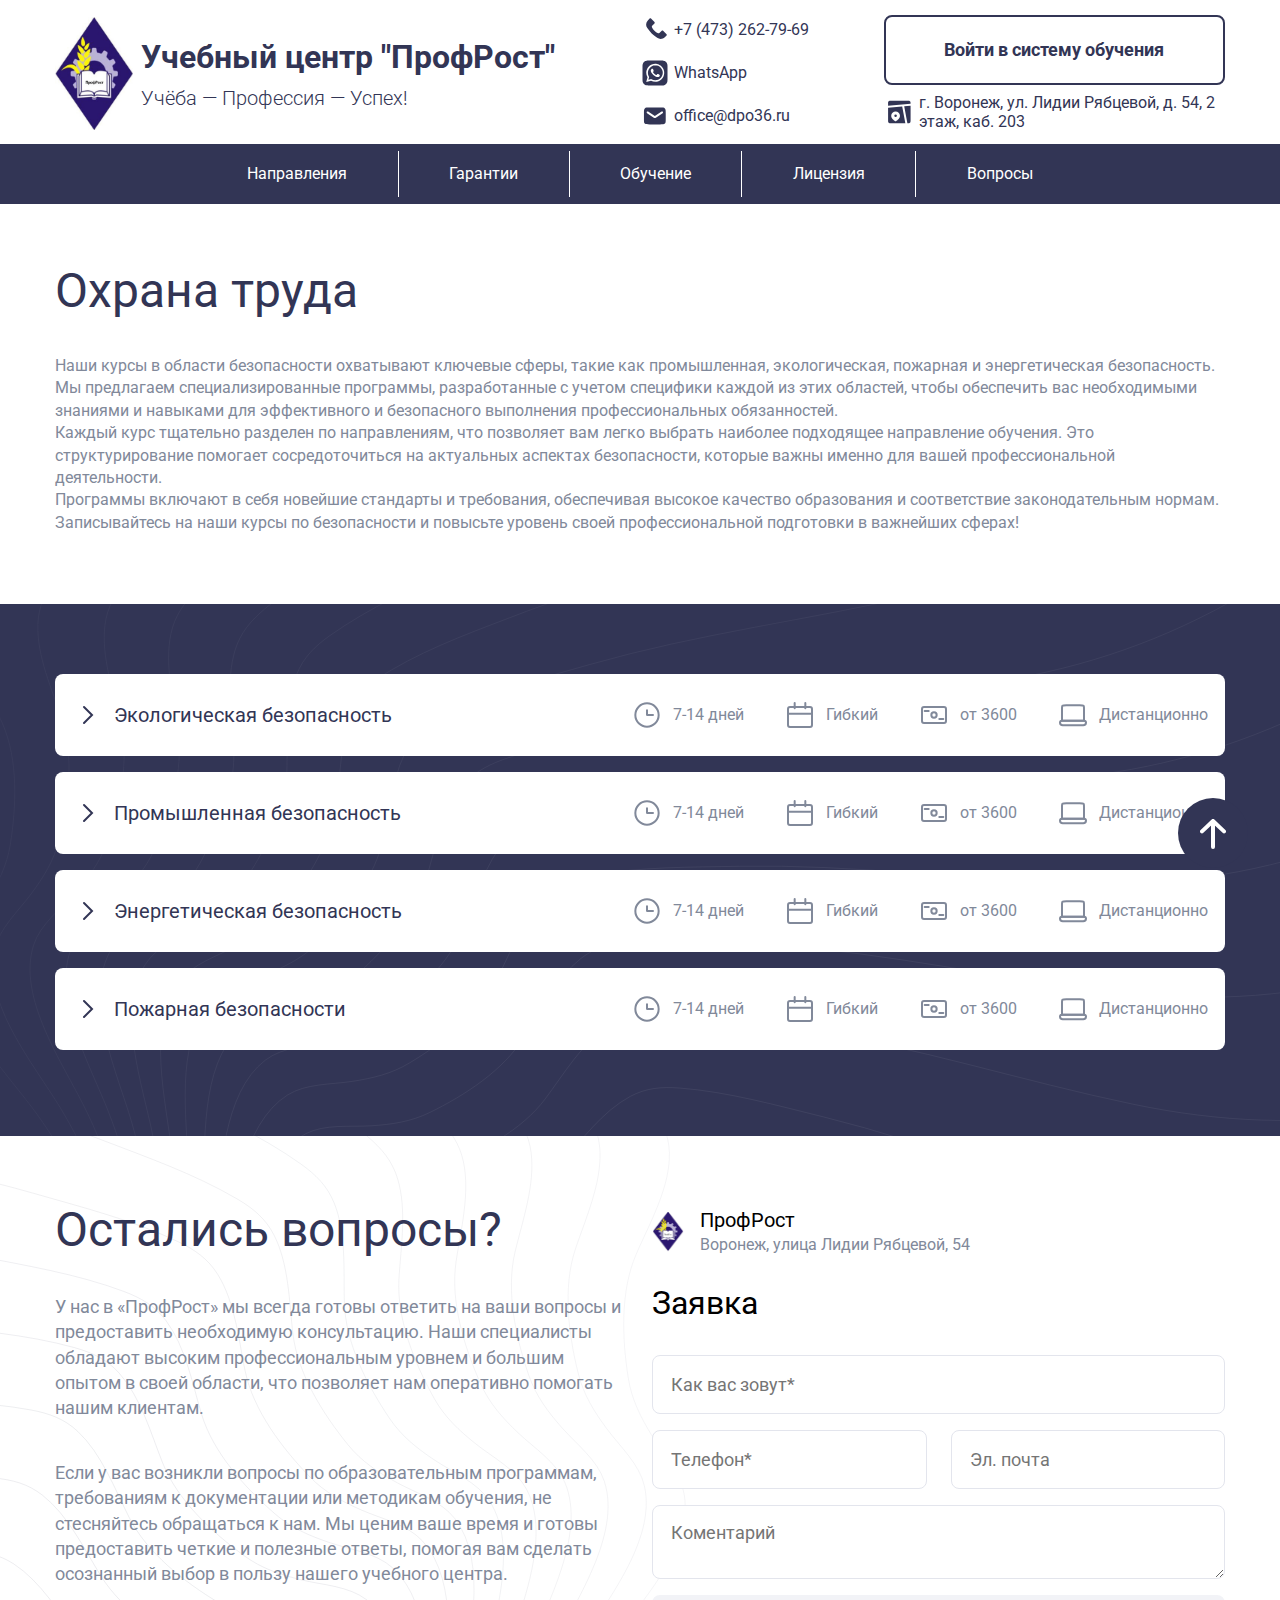
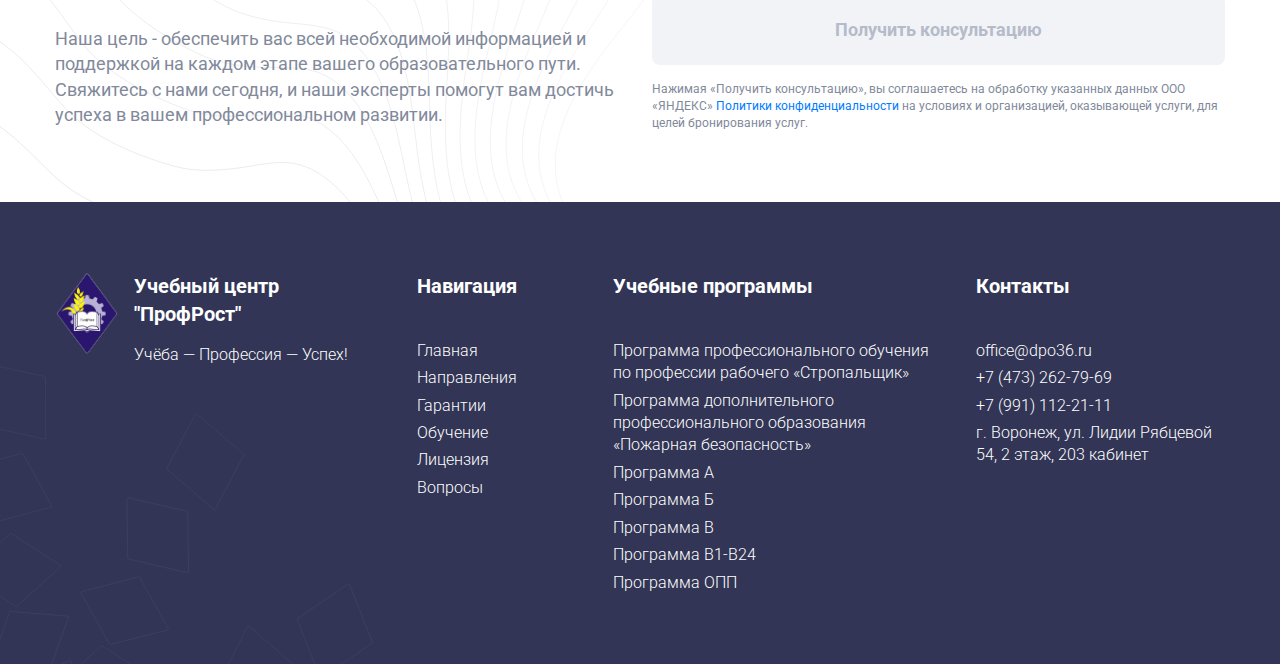
==== commit 64396461: "header, menu & bgs fix" ====
--- a/inner.html
+++ b/inner.html
@@ -9,8 +9,8 @@
     <link rel="stylesheet" type="text/css" href="css/style.min.css"/>
 </head>
 <body>
-    <header class="container d-flex justify-content-between align-items-stretch flex-wrap flex-lg-nowrap">
-        <div class="d-flex align-items-center order-1 mb-2 mb-lg-0">
+    <header class="container">
+        <div class="logoGroup">
             <a href="index.html">
                 <img src="imgs/logo-lg.jpg" alt="ПрофРост" class="logo">
             </a>
@@ -20,10 +20,14 @@
             </div>
         </div>
 
-        <ul class="order-2">
-            <li>
-                <img src="imgs/icons/map.svg" alt="map">
-                <address>Воронеж, Лидии Рябцевой 54</address>
+        <ul class="contacts">
+            <li>
+                <img src="imgs/icons/phone.svg" alt="phone">
+                <a href="tel:+74732627969">+7 (473) 262-79-69</a>
+            </li>
+            <li>
+                <img src="imgs/icons/whatsapp.svg" alt="WhatsApp ">
+                <a href="tel:+74732627969">WhatsApp</a>
             </li>
             <li>
                 <img src="imgs/icons/message.svg" alt="message">
@@ -31,24 +35,17 @@
             </li>
         </ul>
 
-        <ul class="order-3 order-md-4 order-lg-3">
-            <li>
-                <img src="imgs/icons/phone.svg" alt="phone">
-                <a href="tel:+79911122111">+7 (991) 112-21-11</a>
-            </li>
-            <li>
-                <img src="imgs/icons/phone.svg" alt="phone">
-                <a href="tel:+74732627969">+7 (473) 262-79-69</a>
-            </li>
-        </ul>
-
-        <div class="d-flex order-4 order-md-3 order-lg-4">
-            <button type="button" class="btn-1 fs-18">Войти в систему</button>
-            <button onclick="openModal('menuModal')" class="ms-4 btn-3 d-md-none" type="button">
+        <address class="address">
+            <img src="imgs/icons/map.svg" alt="map">
+            <span class="ms-1">г. Воронеж, ул. Лидии Рябцевой, д. 54, 2 этаж, каб. 203 </span>
+        </address>
+
+        <div class="btns">
+            <button type="button" class="btn-1 fs-18 w-100">Войти в систему обучения</button>
+            <button onclick="openModal('menuModal')" class="ms-3 btn-3 d-md-none" type="button">
                 <img src="imgs/icons/menu.svg" alt="menu">
             </button>
         </div>
-
     </header>
     
     <nav>
--- a/css/style.min.css
+++ b/css/style.min.css
@@ -1 +1 @@
-@import"https://fonts.googleapis.com/css2?family=Roboto:ital,wght@0,100;0,300;0,400;0,500;0,700;0,900;1,100;1,300;1,400;1,500;1,700;1,900&display=swap";:root{--h-height: 95px;--h-nav: 60px;--h-footer: 100px;--main-color: #323555;--font-color: #81899A;--radius: 8px;--indent: 70px;--indent-sm: 40px}@media(max-width: 991px){:root{--h-height: 180px}}@media(max-width: 767px){:root{--h-height: 300px}}h1,h2,h3,h4,h5,h6,p,label,span,a,button,form,fieldset,legend,select,input,textarea,button,div,blockquote,cite,figure,figcaption,table,ul,ol,dl,li,address{line-height:140%;margin-bottom:0px}a{color:var(--main-color);text-decoration:none;outline:none;transition:color 300ms ease-in}a:hover,a:focus,a:active{color:#007bff;text-decoration:none;outline:none}.link{color:#007bff;transition:color 300ms ease-in}.link:hover,.link:focus,.link:active{color:#04f}h1,h2,h3 h4,h5,h6{color:var(--main-color)}h1{font-size:120px;line-height:90%;font-weight:900;text-align:center;margin-bottom:40px}@media(max-width: 767px){h1{font-size:80px}}@media(max-width: 575px){h1{font-size:60px}}h2,.h2{font-size:48px;line-height:100%;text-align:left;font-weight:400;margin-bottom:40px}@media(max-width: 575px){h2,.h2{font-size:40px;margin-bottom:30px}}h3{font-size:32px;font-weight:400;text-align:center;margin-bottom:45px}@media(max-width: 767px){h3{font-size:20px}}h4{text-align:left;font-size:32px}h5{font-size:20px;text-align:center;font-weight:400}.fs-18{font-size:18px}ul,ol{list-style:none;padding:0px}.mb-indent{margin-bottom:var(--indent)}.mb-indent-sm{margin-bottom:var(--indent-sm)}.img-fluid{display:block;max-width:100%}input,textarea{border:1px solid #e3e5ed;border-radius:var(--radius);line-height:100%;padding:1em;width:100%;display:block}button{background:none;border:none;padding:unset;display:block;font-family:inherit;color:inherit;outline:none !important;line-height:100%}.btn,.btn-3,.btn-2,.btn-1{display:flex;flex-direction:row;justify-content:center;align-items:center;flex-wrap:nowrap;text-align:center;transition:300ms ease-in;width:-moz-fit-content;width:fit-content;border-radius:var(--radius);font-weight:700;padding:1.5rem 3rem}.btn-1{border:2px solid var(--main-color);color:var(--main-color);background-color:#fff}.btn-1:hover,.btn-1:focus,.btn-1:active{color:#fff;background-color:var(--main-color)}.btn-2{border:2px solid #fff;color:var(--main-color);background-color:#fff}.btn-2:hover,.btn-2:focus,.btn-2:active{color:#fff;background-color:var(--main-color);border:1px solid var(--main-color)}.btn-3{border:2px solid var(--main-color);color:#fff;background-color:var(--main-color)}.btn-3:hover,.btn-3:focus,.btn-3:active{color:#fff;background-color:#007bff;border:2px solid #007bff}.btn:disabled,.btn-1:disabled,.btn-2:disabled,.btn-3:disabled{pointer-events:none;background-color:#f2f3f7 !important;color:#b5bbc9 !important;border-color:#f2f3f7 !important}.w-100{width:100%}@media(min-width: 1400px){.container,.container-lg,.container-md,.container-sm,.container-xl,.container-xxl{max-width:1170px}}body{font-family:"Roboto";color:var(--font-color);font-size:16px;font-weight:400}header{height:var(--h-height);color:var(--main-color);padding:15px 0px}header .logo{width:44px}header h5{font-weight:700;margin-bottom:12px;line-height:130%;text-align:left}header h6{font-size:16px;font-weight:300;line-height:100%}header ul{display:flex;flex-direction:column;justify-content:space-between;align-items:flex-start;flex-wrap:nowrap}@media(max-width: 991px){header ul{justify-content:flex-start;width:50%}}@media(max-width: 767px){header ul{width:100%}}header ul li{display:flex;flex-direction:row;justify-content:flex-start;align-items:center;flex-wrap:nowrap}header ul li img{width:30px;height:30px;margin-right:4px}@media(max-width: 991px){header ul li{margin-bottom:5px}}@media(max-width: 1199px){header .btn-1{padding:1.5rem 1rem}}@media(max-width: 991px){header .btn-1{width:100%;flex:1;padding:1rem}}header .btn-3{height:65px;width:65px;padding:.5rem}@media(max-width: 991px){header>div{width:47%}}@media(max-width: 767px){header>div{width:100%}}nav{height:var(--h-nav);margin-bottom:15px;background-color:var(--main-color)}@media(max-width: 767px){nav{display:none}}nav ul{height:100%;display:flex;flex-direction:row;justify-content:center;align-items:stretch;flex-wrap:nowrap;padding:15px 0px}nav ul li{padding:0 2.5em;display:flex;flex-direction:row;justify-content:center;align-items:center;flex-wrap:nowrap}nav ul li:not(:first-child){border-left:1px solid #fff}@media(max-width: 991px){nav ul li{padding:0 2em}}nav ul a{display:block;color:#fff}main{min-height:calc(100vh - var(--h-height) - var(--h-nav) - var(--h-footer) - 15px)}.sec-main{background:url(../imgs/bg/bg1.jpg) no-repeat center;background-size:cover;height:700px}@media(max-width: 991px){.sec-main{height:630px}}@media(max-width: 575px){.sec-main{height:500px}}.sec-main .container{height:100%}.sec-main h1,.sec-main h3{color:#fff;text-align:center}.card-plus{position:relative;border-radius:var(--radius);overflow:hidden;-webkit-backface-visibility:hidden;-webkit-transform:translate3d(0, 0, 0);isolation:isolate;transform:translateZ(0)}.card-plus-bg{position:absolute;top:0px;left:0px;width:100%;height:100%;z-index:1;display:block}.card-plus-cap{position:relative;z-index:10;background:linear-gradient(-45deg, var(--main-color), transparent);background-size:cover;height:370px;display:flex;flex-direction:column;justify-content:space-between;align-items:flex-start;flex-wrap:nowrap;padding:15px}.card-plus-cap h4{color:#fff}.card-plus-cap .icon{display:block;width:32px;height:32px}@media(max-width: 1199px){.card-plus-cap{height:295px}}@media(max-width: 767px){.card-plus-cap{height:245px}}@media(max-width: 575px){.card-plus-cap{height:90vw}}.sec-guarantees{background-color:var(--main-color);background-image:url(../imgs/bg/bg-lines.svg);background-repeat:no-repeat;background-size:cover;background-position:center;padding:var(--indent) 0px}.sec-guarantees-text{margin-bottom:100px}.sec-guarantees-text h2,.sec-guarantees-text p{color:#fff}@media(max-width: 991px){.sec-guarantees .row{--bs-gutter-y:100px}}.card-guarantee{height:100%;background-color:#fff;border-radius:var(--radius);padding:5px 10px 20px}.card-guarantee img{display:block;max-width:90%;margin:0px auto -80px;transform:translateY(-80px)}.card-guarantee hr{width:90%;height:1px;border:none;background-color:var(--main-color);margin:16px auto}.card-guarantee p{color:#81899a;text-align:center}.sec-how{background-image:url(../imgs/bg/bg-lines2.svg);background-repeat:no-repeat;background-size:100% 70%;background-position:50% 75%}@media(max-width: 767px){.sec-how{background:none}}.sec-how .steps{list-style:none;display:flex;flex-direction:row;justify-content:space-between;align-items:stretch;flex-wrap:wrap;gap:40px 130px;counter-reset:my-counter}@media(max-width: 1199px){.sec-how .steps{gap:40px 60px}}@media(max-width: 991px){.sec-how .steps{gap:40px 20px}}@media(max-width: 767px){.sec-how .steps{gap:25px 0px;display:flex;flex-direction:column;justify-content:flex-start;align-items:stretch;flex-wrap:wrap}}@media(max-width: 575px){.sec-how .steps{gap:15px 0px}}.sec-how .steps li{position:relative;background-color:var(--main-color);color:#fff;padding:25px 17px;font-size:18px;width:calc((100% - 260px)/3);border-radius:var(--radius);counter-increment:my-counter;overflow:hidden;-webkit-backface-visibility:hidden;-webkit-transform:translate3d(0, 0, 0);isolation:isolate;transform:translateZ(0)}@media(max-width: 1199px){.sec-how .steps li{width:calc((100% - 120px)/3)}}@media(max-width: 991px){.sec-how .steps li{width:calc((100% - 40px)/3);font-size:15px;padding:20px 12px}}@media(max-width: 767px){.sec-how .steps li{width:100%}}.sec-how .steps li::before{content:counter(my-counter);position:absolute;right:0px;top:10%;z-index:1;font-weight:900;font-size:250px;line-height:80%;color:rgba(255,255,255,.05)}.sec-how .steps li p{position:relative;z-index:10}.sec-how .steps .order-6{order:6}.sec-how .steps .order-7{order:7}.sec-how .steps .order-8{order:8}.sec-how .steps .order-9{order:9}.sec-about{background:url(../imgs/bg/bg2.jpg) no-repeat center;background-size:cover;padding:var(--indent) 0px 30px}@media(max-width: 767px){.sec-about{display:none}}.sec-about p{color:#fff;font-size:18px}.sec-about p:not(:first-child){margin-top:40px}@media(max-width: 991px){.sec-about p{font-size:16px}.sec-about p:not(:first-child){margin-top:25px}}.sec-courses{background-color:var(--main-color);background-image:url(../imgs/bg/bg-lines3.svg);background-repeat:no-repeat;background-size:cover;padding:var(--indent) 0px}.block-collapsible{background-color:#fff;border-radius:var(--radius)}.block-collapsible_top{display:flex;flex-direction:row;justify-content:space-between;align-items:center;flex-wrap:nowrap;padding:25px 17px}@media(max-width: 767px){.block-collapsible_top{display:block}}.block-collapsible_top button{width:45%;display:flex;flex-direction:row;justify-content:flex-start;align-items:center;flex-wrap:nowrap}@media(max-width: 767px){.block-collapsible_top button{width:100%;margin-bottom:15px}}.block-collapsible_top button img{width:32px;height:32px;margin-right:10px;transform:rotate(0deg);transition:transform 250ms ease-in}.block-collapsible_top button h5{text-align:left}.block-collapsible_top ul{width:55%;display:flex;flex-direction:row;justify-content:flex-end;align-items:center;flex-wrap:nowrap}@media(max-width: 1199px){.block-collapsible_top ul{flex-wrap:wrap;width:50%}}@media(max-width: 767px){.block-collapsible_top ul{width:100%}}.block-collapsible_top ul li{display:flex;flex-direction:row;justify-content:flex-start;align-items:center;flex-wrap:nowrap}@media(max-width: 1199px){.block-collapsible_top ul li{width:50%}}.block-collapsible_top ul li img{width:32px;height:32px;margin-right:10px}.block-collapsible_top ul li:not(:first-child){margin-left:40px}@media(max-width: 1199px){.block-collapsible_top ul li:not(:first-child){margin-left:0px}}.block-collapsible_body{display:none;padding:5px 17px 17px}.block-collapsible_body hr{width:100%;height:1px;background-color:var(--main-color);border:none;margin:0px 0px 20px}.block-collapsible_body h6{font-weight:400;font-size:16px;margin-bottom:20px}.block-collapsible_body p{font-weight:300;font-size:16px;margin-bottom:20px}.block-collapsible.active .block-collapsible_top button img{transform:rotate(90deg)}.block-collapsible.active .block-collapsible_body{display:block}.sec-callback{background:url(../imgs/bg/bg-lines3.svg) no-repeat center;background-size:cover;padding:var(--indent) 0px}.sec-callback .callback-top{display:flex;flex-direction:row;justify-content:flex-start;align-items:center;flex-wrap:nowrap}.sec-callback .callback-top img{width:2em;margin-right:1em}.sec-callback .callback-top h5{color:#000;text-align:left}.sec-callback h3{color:#000;text-align:left;margin-bottom:30px}.sec-callback .info{font-size:12px}.company{display:flex;flex-direction:row;justify-content:flex-start;align-items:center;flex-wrap:nowrap}.company img{width:64px;margin-right:15px}.company p{color:#fff;text-align:left;font-weight:300}.company h5{color:#fff;font-weight:700;text-align:left;margin-bottom:20px}footer{padding:var(--indent) 0px;background-color:var(--main-color);background-image:url(../imgs/bg/bg-rombs.svg);background-repeat:no-repeat;background-size:cover;background-position:left bottom;color:#fff}footer .container{display:grid;grid-template-rows:1fr;grid-template-columns:4fr 2fr 4fr 3fr;gap:30px;grid-template-areas:"company menu progs contacts"}@media(max-width: 991px){footer .container{grid-template-rows:86px auto auto;grid-template-columns:5fr 4fr;gap:30px;grid-template-areas:"company menu" "progs menu" "progs contacts"}}@media(max-width: 575px){footer .container{grid-template-rows:auto;grid-template-columns:1fr;gap:30px;grid-template-areas:"company" "progs" "menu" "contacts"}}footer .container .company{grid-area:company}footer .container .menu{grid-area:menu}footer .container .progs{grid-area:progs}footer .container .contacts{grid-area:contacts}footer a,footer button,footer h5{color:#fff}footer h5{color:#fff;text-align:left;font-weight:700;margin-bottom:40px}@media(max-width: 991px){footer h5{margin-bottom:25px}}@media(max-width: 575px){footer h5{margin-bottom:10px}}footer ul{font-weight:300}footer ul li:not(:first-child){margin-top:5px}.modal{position:fixed;top:0px;left:110vw;height:100vh;width:100%;background-color:var(--main-color);color:#fff;z-index:1000;transition:left 500ms ease-in;padding:30px 0px}@media(min-width: 992px){.modal{display:none}}.modal.visible{left:0px}.modal-close{position:absolute;top:15px;right:15px;width:30px;height:30px;z-index:1}.modal-close img{width:100%;height:100%}.modal ul li:not(:first-child){margin-top:10px}.modal ul li a{font-size:20px;font-weight:300;color:#fff}.btn-up{position:fixed;bottom:2em;right:2em;width:var(--indent);height:var(--indent);background-color:var(--main-color);border-radius:50%;display:flex;flex-direction:row;justify-content:center;align-items:center;flex-wrap:nowrap;z-index:100;opacity:1;transition:opacity 300ms ease-in;transition-property:opacity,background-color}.btn-up img{max-width:100%;max-height:100%}@media(max-width: 767px){.btn-up{bottom:1em;right:1em;width:var(--indent-sm);height:var(--indent-sm)}}.btn-up:hover{background-color:#007bff}.btn-up:active{background-color:#04f}.btn-up-hide{opacity:0}/*# sourceMappingURL=style.min.css.map */+@import"https://fonts.googleapis.com/css2?family=Roboto:ital,wght@0,100;0,300;0,400;0,500;0,700;0,900;1,100;1,300;1,400;1,500;1,700;1,900&display=swap";:root{--h-height: 144px;--h-nav: 60px;--h-footer: 100px;--main-color: #323555;--font-color: #81899A;--radius: 8px;--indent: 70px;--indent-sm: 40px}@media(max-width: 991px){:root{--h-height: 200px}}@media(max-width: 767px){:root{--h-height: 340px}}h1,h2,h3,h4,h5,h6,p,label,span,a,button,form,fieldset,legend,select,input,textarea,button,div,blockquote,cite,figure,figcaption,table,ul,ol,dl,li,address{line-height:140%;margin-bottom:0px}a{color:var(--main-color);text-decoration:none;outline:none;transition:color 300ms ease-in}a:hover,a:focus,a:active{color:#007bff;text-decoration:none;outline:none}.link{color:#007bff;transition:color 300ms ease-in}.link:hover,.link:focus,.link:active{color:#04f}h1,h2,h3 h4,h5,h6{color:var(--main-color)}h1{font-size:120px;line-height:90%;font-weight:900;text-align:center;margin-bottom:40px}@media(max-width: 767px){h1{font-size:80px}}@media(max-width: 575px){h1{font-size:60px}}h2,.h2{font-size:48px;line-height:100%;text-align:left;font-weight:400;margin-bottom:40px}@media(max-width: 575px){h2,.h2{font-size:40px;margin-bottom:30px}}h3{font-size:32px;font-weight:400;text-align:center;margin-bottom:45px}@media(max-width: 767px){h3{font-size:20px}}h4{text-align:left;font-size:32px}h5{font-size:20px;text-align:center;font-weight:400}.fs-18{font-size:18px}ul,ol{list-style:none;padding:0px}.mb-indent{margin-bottom:var(--indent)}.mb-indent-sm{margin-bottom:var(--indent-sm)}.img-fluid{display:block;max-width:100%}input,textarea{border:1px solid #e3e5ed;border-radius:var(--radius);line-height:100%;padding:1em;width:100%;display:block}button{background:none;border:none;padding:unset;display:block;font-family:inherit;color:inherit;outline:none !important;line-height:100%}.btn,.btn-3,.btn-2,.btn-1{display:flex;flex-direction:row;justify-content:center;align-items:center;flex-wrap:nowrap;text-align:center;transition:300ms ease-in;width:-moz-fit-content;width:fit-content;border-radius:var(--radius);font-weight:700;padding:1.5rem 3rem}.btn-1{border:2px solid var(--main-color);color:var(--main-color);background-color:#fff}.btn-1:hover,.btn-1:focus,.btn-1:active{color:#fff;background-color:var(--main-color)}.btn-2{border:2px solid #fff;color:var(--main-color);background-color:#fff}.btn-2:hover,.btn-2:focus,.btn-2:active{color:#fff;background-color:var(--main-color);border:1px solid var(--main-color)}.btn-3{border:2px solid var(--main-color);color:#fff;background-color:var(--main-color)}.btn-3:hover,.btn-3:focus,.btn-3:active{color:#fff;background-color:#007bff;border:2px solid #007bff}.btn:disabled,.btn-1:disabled,.btn-2:disabled,.btn-3:disabled{pointer-events:none;background-color:#f2f3f7 !important;color:#b5bbc9 !important;border-color:#f2f3f7 !important}.w-100{width:100%}@media(min-width: 800px){.container,.container-md,.container-sm{max-width:calc(770px + var(--bs-gutter-x))}}@media(min-width: 992px){.container,.container-lg,.container-md,.container-sm{max-width:960px}}@media(min-width: 1200px){.container,.container-lg,.container-md,.container-sm,.container-xl{max-width:calc(1170px + var(--bs-gutter-x))}}@media(min-width: 1400px){.container,.container-lg,.container-md,.container-sm,.container-xl,.container-xxl{max-width:calc(1170px + var(--bs-gutter-x))}}body{font-family:"Roboto";color:var(--font-color);font-size:16px;font-weight:400}header{height:var(--h-height);color:var(--main-color);padding:15px 0px;display:grid;grid-template-columns:5fr 2fr 3fr;grid-template-rows:auto auto;grid-template-areas:"logoGroup contacts btns" "logoGroup contacts address";gap:.5em 1em}@media(max-width: 1199.98px){header{font-size:.9em}}@media(max-width: 991.98px){header{grid-template-columns:6fr 4fr;grid-template-rows:auto auto auto;grid-template-areas:"logoGroup address" "logoGroup contacts" "btns contacts";gap:.5em 3em;font-size:1em}}@media(max-width: 767.98px){header{grid-template-columns:1fr;grid-template-areas:"logoGroup" "address" "contacts" "btns"}}header .logoGroup{grid-area:logoGroup;display:flex;flex-direction:row;justify-content:flex-start;align-items:center;flex-wrap:nowrap}header .logoGroup .logo{width:78px}@media(max-width: 767.98px){header .logoGroup .logo{width:44px}}header .logoGroup h5{color:var(--main-color);font-weight:700;font-size:2.25em;margin-bottom:12px;line-height:120%;text-align:left}@media(max-width: 1399.98px){header .logoGroup h5{font-size:2em}}@media(max-width: 767.98px){header .logoGroup h5{font-size:1.5em;margin-bottom:6px}}header .logoGroup h6{color:var(--main-color);font-size:1.25em;font-weight:300;line-height:100%}@media(max-width: 767.98px){header .logoGroup h6{font-size:1.15em}}header .contacts{grid-area:contacts;display:flex;flex-direction:column;justify-content:space-between;align-items:flex-start;flex-wrap:nowrap}@media(max-width: 991px){header .contacts{justify-content:flex-start;gap:.5em}}header .contacts li{display:flex;flex-direction:row;justify-content:flex-start;align-items:center;flex-wrap:nowrap}header .contacts li img{width:30px;height:30px;margin-right:4px}header .address{grid-area:address;display:flex;flex-direction:row;justify-content:flex-start;align-items:center;flex-wrap:nowrap}header .address span{line-height:120%}header .btns{grid-area:btns;display:flex;flex-direction:row;justify-content:space-between;align-items:stretch;flex-wrap:nowrap}@media(max-width: 1199px){header .btns .btn-1{padding:1em}}@media(max-width: 991px){header .btns .btn-1{width:100%;flex:1}}@media(max-width: 575px){header .btns .btn-1{padding:.5em}}header .btns .btn-3{height:auto;width:65px;padding:.5rem}nav{height:var(--h-nav);margin-bottom:15px;background-color:var(--main-color)}@media(max-width: 767px){nav{display:none}}nav ul{height:100%;display:flex;flex-direction:row;justify-content:center;align-items:stretch;flex-wrap:nowrap;padding:7px 0px}nav ul li{padding:0 .65em;display:flex;flex-direction:row;justify-content:center;align-items:center;flex-wrap:nowrap}nav ul li:not(:first-child){border-left:1px solid #fff}nav ul a{display:block;color:#fff;background-color:rgba(0,0,0,0);display:flex;flex-direction:row;justify-content:center;align-items:center;flex-wrap:nowrap;padding:.5em 2.5em;height:100%;border-radius:3px;transition:250ms ease-in;transition-property:color,background-color}nav ul a:hover,nav ul a:focus,nav ul a:active,nav ul a.active{background-color:#fff;color:var(--main-color)}@media(max-width: 991px){nav ul a{padding:.5em 1.5em}}main{min-height:calc(100vh - var(--h-height) - var(--h-nav) - var(--h-footer) - 15px)}.sec-main{background:url(../imgs/bg/bg1.jpg) no-repeat center;background-size:cover;height:700px}@media(max-width: 991px){.sec-main{height:630px}}@media(max-width: 575px){.sec-main{height:500px}}.sec-main .container{height:100%}.sec-main h1,.sec-main h3{color:#fff;text-align:center}.card-plus{position:relative;border-radius:var(--radius);overflow:hidden;-webkit-backface-visibility:hidden;-webkit-transform:translate3d(0, 0, 0);isolation:isolate;transform:translateZ(0)}.card-plus-bg{position:absolute;top:0px;left:0px;width:100%;height:100%;z-index:1;display:block}.card-plus-cap{position:relative;z-index:10;background:linear-gradient(-45deg, var(--main-color), transparent);background-size:cover;height:370px;display:flex;flex-direction:column;justify-content:space-between;align-items:flex-start;flex-wrap:nowrap;padding:15px}.card-plus-cap h4{color:#fff}.card-plus-cap .icon{display:block;width:32px;height:32px}@media(max-width: 1199px){.card-plus-cap{height:295px}}@media(max-width: 991px){.card-plus-cap{height:373px}}@media(max-width: 800px){.card-plus-cap{height:336px}}@media(max-width: 767px){.card-plus-cap{height:246px}}@media(max-width: 575px){.card-plus-cap{height:calc(100vw - var(--bs-gutter-x))}}.sec-guarantees{background-color:var(--main-color);background-image:url(../imgs/bg/bg-lines.svg);background-repeat:no-repeat;background-size:cover;background-position:center;padding:var(--indent) 0px}.sec-guarantees-text{margin-bottom:100px}.sec-guarantees-text h2,.sec-guarantees-text p{color:#fff}@media(max-width: 991px){.sec-guarantees .row{--bs-gutter-y:100px}}.card-guarantee{height:100%;background-color:#fff;border-radius:var(--radius);padding:5px 10px 20px}.card-guarantee img{display:block;max-width:90%;margin:0px auto -80px;transform:translateY(-80px)}.card-guarantee hr{width:90%;height:1px;border:none;background-color:var(--main-color);margin:16px auto}.card-guarantee p{color:#81899a;text-align:center}.sec-how{background-image:url(../imgs/bg/bg-lines2NEW.svg),url(../imgs/bg/bg-lines2NewBG.jpg);background-repeat:no-repeat;background-size:100% 70%,cover;background-position:50% 75%,50% 50%;padding:var(--indent) 0px}@media(max-width: 767px){.sec-how{background:none}}.sec-how .steps{list-style:none;display:flex;flex-direction:row;justify-content:space-between;align-items:stretch;flex-wrap:wrap;gap:40px 130px;counter-reset:my-counter}@media(max-width: 1199px){.sec-how .steps{gap:40px 60px}}@media(max-width: 991px){.sec-how .steps{gap:40px 20px}}@media(max-width: 767px){.sec-how .steps{gap:25px 0px;display:flex;flex-direction:column;justify-content:flex-start;align-items:stretch;flex-wrap:wrap}}@media(max-width: 575px){.sec-how .steps{gap:15px 0px}}.sec-how .steps li{position:relative;background-color:var(--main-color);color:#fff;padding:25px 17px;font-size:18px;width:calc((100% - 260px)/3);border-radius:var(--radius);counter-increment:my-counter;overflow:hidden;-webkit-backface-visibility:hidden;-webkit-transform:translate3d(0, 0, 0);isolation:isolate;transform:translateZ(0)}@media(max-width: 1199px){.sec-how .steps li{width:calc((100% - 120px)/3)}}@media(max-width: 991px){.sec-how .steps li{width:calc((100% - 40px)/3);font-size:15px;padding:20px 12px}}@media(max-width: 767px){.sec-how .steps li{padding:25px 17px;font-size:18px;width:100%}}.sec-how .steps li::before{content:counter(my-counter);position:absolute;right:0px;top:10%;z-index:1;font-weight:900;font-size:250px;line-height:80%;color:rgba(255,255,255,.05)}@media(max-width: 767px){.sec-how .steps li::before{right:20%}}.sec-how .steps li p{position:relative;z-index:10}.sec-how .steps .order-6{order:6}.sec-how .steps .order-7{order:7}.sec-how .steps .order-8{order:8}.sec-how .steps .order-9{order:9}.sec-about{background:url(../imgs/bg/bg2.jpg) no-repeat center;background-size:cover;padding:var(--indent) 0px 30px}@media(max-width: 767px){.sec-about{display:none}}.sec-about p{color:#fff;font-size:18px}.sec-about p:not(:first-child){margin-top:40px}@media(max-width: 991px){.sec-about p{font-size:16px}.sec-about p:not(:first-child){margin-top:25px}}.sec-courses{background-color:var(--main-color);background-image:url(../imgs/bg/bg-lines4.svg);background-repeat:no-repeat;background-size:cover;padding:var(--indent) 0px}.block-collapsible{background-color:#fff;border-radius:var(--radius)}.block-collapsible_top{display:flex;flex-direction:row;justify-content:space-between;align-items:center;flex-wrap:nowrap;padding:25px 17px}@media(max-width: 767px){.block-collapsible_top{display:block}}.block-collapsible_top button{width:45%;display:flex;flex-direction:row;justify-content:flex-start;align-items:center;flex-wrap:nowrap}@media(max-width: 767px){.block-collapsible_top button{width:100%;margin-bottom:15px}}.block-collapsible_top button img{width:32px;height:32px;margin-right:10px;transform:rotate(0deg);transition:transform 250ms ease-in}.block-collapsible_top button h5{text-align:left}.block-collapsible_top ul{width:55%;display:flex;flex-direction:row;justify-content:flex-end;align-items:center;flex-wrap:nowrap}@media(max-width: 1199px){.block-collapsible_top ul{flex-wrap:wrap;width:50%}}@media(max-width: 767px){.block-collapsible_top ul{width:100%}}.block-collapsible_top ul li{display:flex;flex-direction:row;justify-content:flex-start;align-items:center;flex-wrap:nowrap}@media(max-width: 1199px){.block-collapsible_top ul li{width:50%}}.block-collapsible_top ul li img{width:32px;height:32px;margin-right:10px}.block-collapsible_top ul li:not(:first-child){margin-left:40px}@media(max-width: 1199px){.block-collapsible_top ul li:not(:first-child){margin-left:0px}}.block-collapsible_body{display:none;padding:5px 17px 17px}.block-collapsible_body hr{width:100%;height:1px;background-color:var(--main-color);border:none;margin:0px 0px 20px}.block-collapsible_body h6{font-weight:400;font-size:16px;margin-bottom:20px}.block-collapsible_body p{font-weight:300;font-size:16px;margin-bottom:20px}.block-collapsible.active .block-collapsible_top button img{transform:rotate(90deg)}.block-collapsible.active .block-collapsible_body{display:block}.sec-callback{background:url(../imgs/bg/bg-lines3.svg) no-repeat center;background-size:cover;padding:var(--indent) 0px}.sec-callback .callback-top{display:flex;flex-direction:row;justify-content:flex-start;align-items:center;flex-wrap:nowrap}.sec-callback .callback-top img{width:2em;margin-right:1em}.sec-callback .callback-top h5{color:#000;text-align:left}.sec-callback h3{color:#000;text-align:left;margin-bottom:30px}.sec-callback .info{font-size:12px}.company{display:flex;flex-direction:row;justify-content:flex-start;align-items:center;flex-wrap:nowrap}.company img{width:64px;margin-right:15px}.company p{color:#fff;text-align:left;font-weight:300}.company h5{color:#fff;font-weight:700;text-align:left;margin-bottom:20px}.license{width:100%;height:500px;-o-object-fit:cover;object-fit:cover;border:2px solid var(--font-color)}@media(max-width: 1199.98px){.license{height:400px}}@media(max-width: 991.98px){.license{height:500px}}@media(max-width: 767.98px){.license{height:350px}}@media(max-width: 575.98px){.license{height:120vw}}footer{padding:var(--indent) 0px;background-color:var(--main-color);background-image:url(../imgs/bg/bg-rombs.svg);background-repeat:no-repeat;background-size:cover;background-position:left bottom;color:#fff}footer .container{display:grid;grid-template-rows:1fr;grid-template-columns:4fr 2fr 4fr 3fr;gap:30px;grid-template-areas:"company menu progs contacts"}@media(max-width: 991px){footer .container{grid-template-rows:86px auto auto;grid-template-columns:5fr 4fr;gap:30px;grid-template-areas:"company menu" "progs menu" "progs contacts";padding:0px calc(50px + var(--bs-gutter-x)*.5)}}@media(max-width: 767px){footer .container{padding:0px calc(var(--bs-gutter-x)*.5)}}@media(max-width: 575px){footer .container{grid-template-rows:auto;grid-template-columns:1fr;gap:30px;grid-template-areas:"company" "progs" "menu" "contacts"}}footer .container .company{grid-area:company;align-items:flex-start}footer .container .menu{grid-area:menu}footer .container .progs{grid-area:progs}footer .container .contacts{grid-area:contacts}footer a,footer button,footer h5{color:#fff}footer h5{color:#fff;text-align:left;font-weight:700;margin-bottom:40px}@media(max-width: 991px){footer h5{margin-bottom:25px}}@media(max-width: 575px){footer h5{margin-bottom:10px}}footer ul{font-weight:300}footer ul li:not(:first-child){margin-top:5px}.modal{position:fixed;top:0px;left:110vw;height:100vh;width:100%;background-color:var(--main-color);color:#fff;z-index:1000;transition:left 500ms ease-in;padding:30px 0px}@media(min-width: 992px){.modal{display:none}}.modal.visible{left:0px}.modal-close{position:absolute;top:15px;right:15px;width:30px;height:30px;z-index:1}.modal-close img{width:100%;height:100%}.modal ul li:not(:first-child){margin-top:10px}.modal ul li a{font-size:20px;font-weight:300;color:#fff}.btn-up{position:fixed;bottom:2em;right:2em;width:var(--indent);height:var(--indent);background-color:var(--main-color);border-radius:50%;display:flex;flex-direction:row;justify-content:center;align-items:center;flex-wrap:nowrap;z-index:100;opacity:1;transition:opacity 300ms ease-in;transition-property:opacity,background-color}.btn-up img{max-width:100%;max-height:100%}@media(max-width: 767px){.btn-up{bottom:1em;right:1em;width:var(--indent-sm);height:var(--indent-sm)}}.btn-up:hover{background-color:#007bff}.btn-up:active{background-color:#04f}.btn-up-hide{opacity:0}/*# sourceMappingURL=style.min.css.map */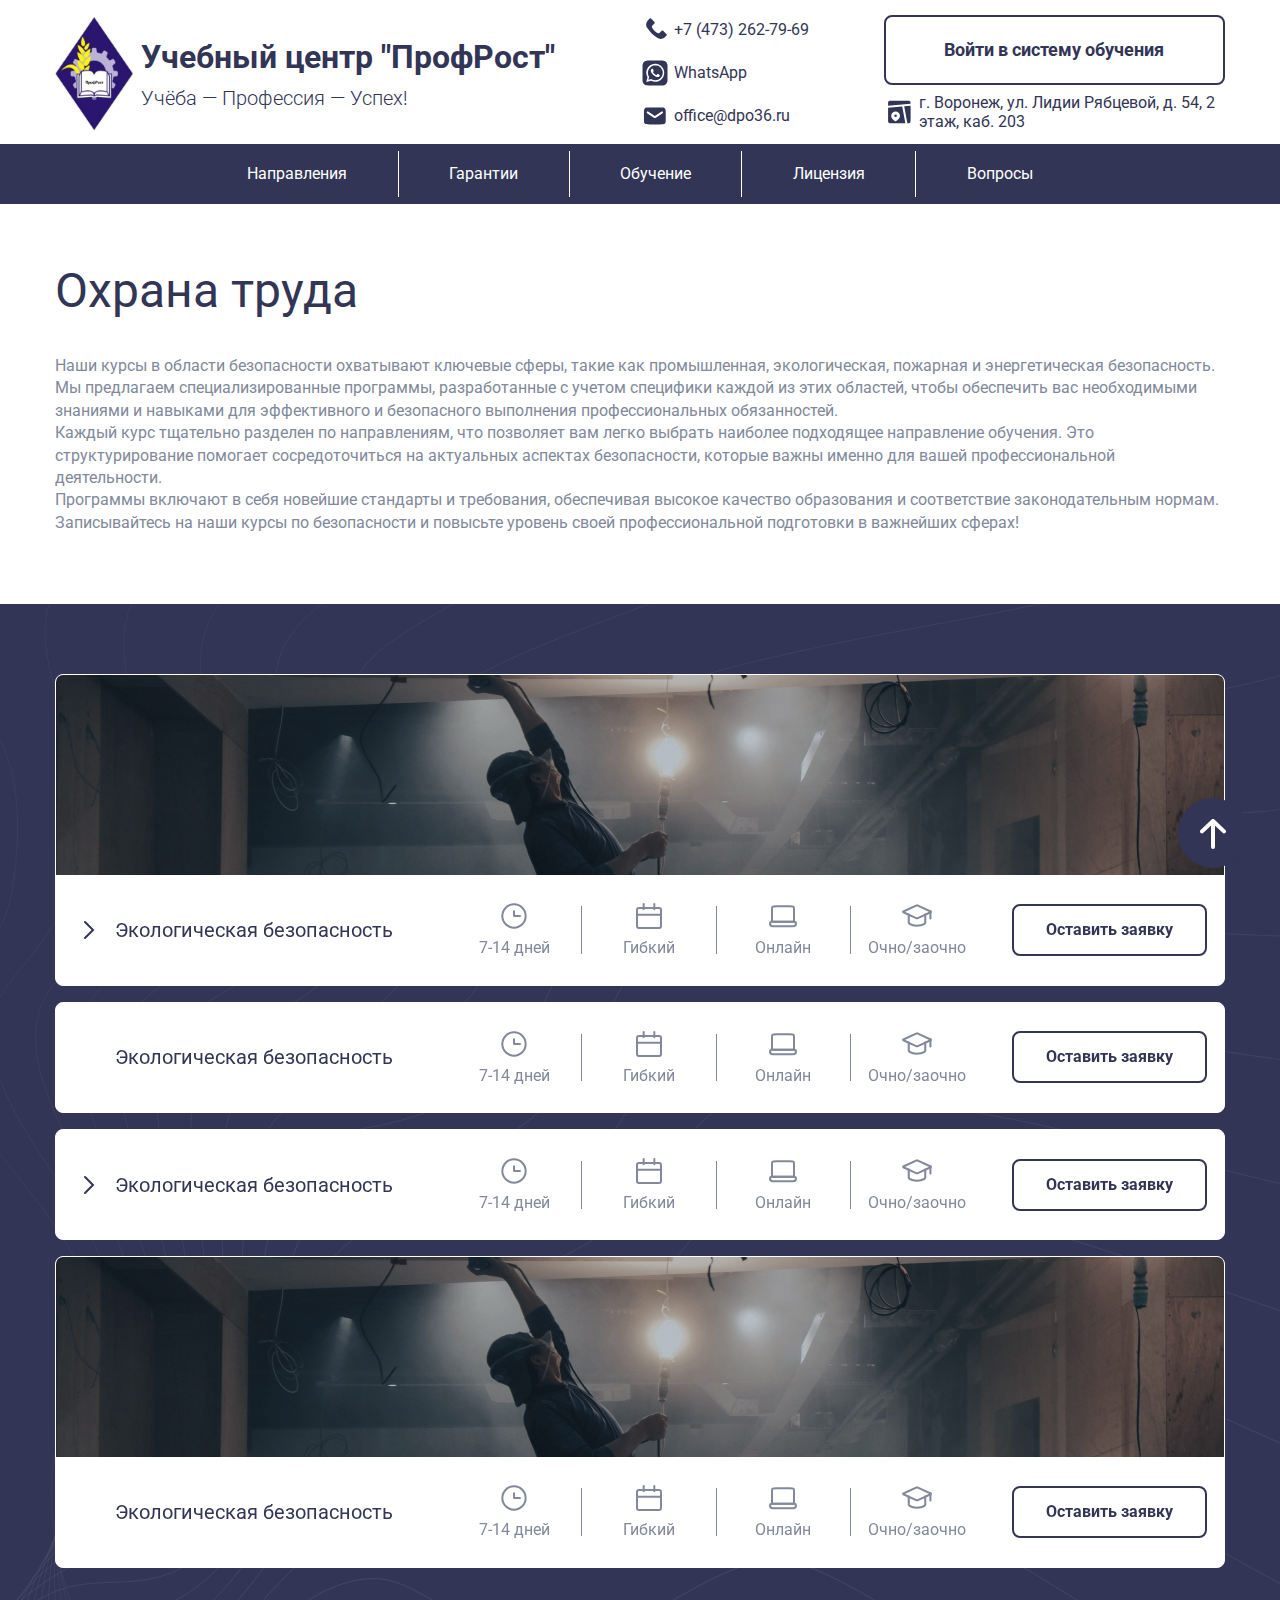
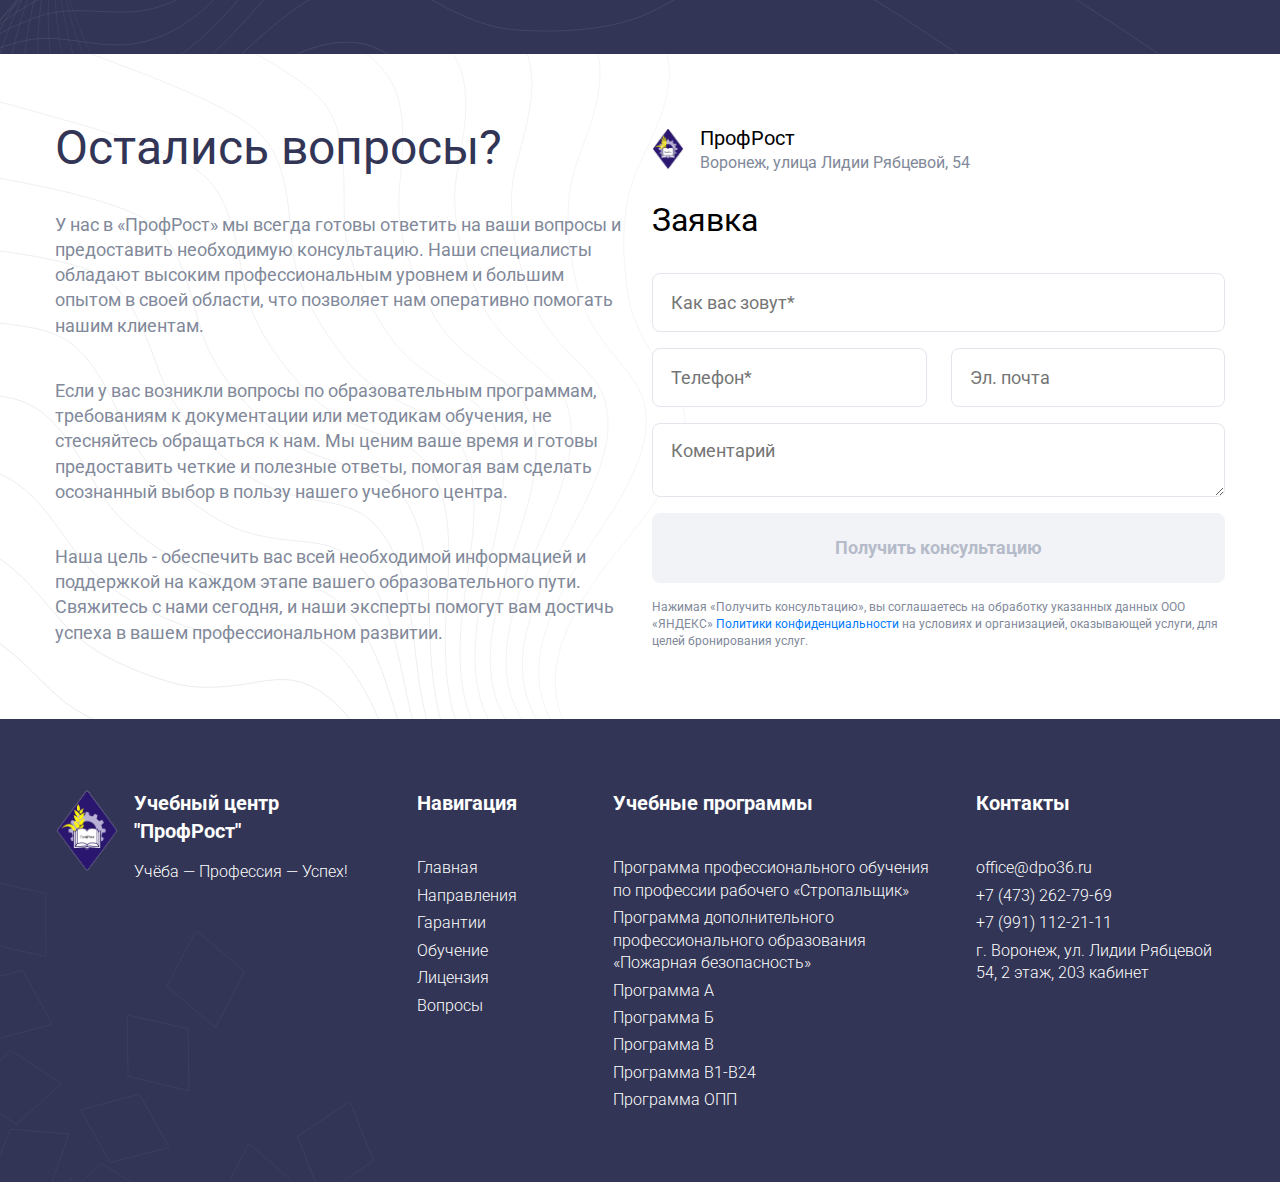
==== commit 7259738d: "block-collapsible & card-plus edits" ====
--- a/inner.html
+++ b/inner.html
@@ -79,8 +79,9 @@
         <section class="sec-courses">
             <div class="container">
                 <div class="block-collapsible mb-3">
+                    <img class="block-collapsible_cover" src="imgs/top.jpg" alt="Экологическая безопасность">
                     <div class="block-collapsible_top">
-                        <button type="button" onclick="toggleCollapsible(this)">
+                        <button type="button" class="block-collapsible_top-btn" onclick="toggleCollapsible(this)">
                             <img src="imgs/icons/arrow-right.svg" alt="arrow">
                             <h5>Экологическая безопасность</h5>
                         </button>
@@ -90,18 +91,19 @@
                                 <span>7-14 дней</span>
                             </li>
                             <li>
-                                <img src="imgs/icons/calendar.svg" alt="clock">
+                                <img src="imgs/icons/calendar.svg" alt="calendar">
                                 <span>Гибкий</span>
                             </li>
                             <li>
-                                <img src="imgs/icons/money.svg" alt="clock">
-                                <span>от 3600</span>
-                            </li>
-                            <li>
-                                <img src="imgs/icons/laptop.svg" alt="clock">
-                                <span>Дистанционно</span>
+                                <img src="imgs/icons/laptop.svg" alt="laptop">
+                                <span>Онлайн</span>
+                            </li>
+                            <li>
+                                <img src="imgs/icons/hat.svg" alt="hat">
+                                <span>Очно/заочно</span>
                             </li>
                         </ul>
+                        <button type="button" class="btn-1">Оставить заявку</button>
                     </div>
                     <div class="block-collapsible_body">
                         <hr>
@@ -115,11 +117,38 @@
                         <p>Актуальные знания: Программа разработана с учетом новейших стандартов и требований.Гибкость: Обучение в удобное для вас время и в удобном месте. Документы государственного образца: Получение сертификата и удостоверения по завершении курса. Доступная стоимость: Цена от 3500 рублей делает курс доступным для всех желающих. Запишитесь на наш курс по промышленной безопасности и обеспечьте себе уверенное будущее в сфере безопасности на промышленных объектах. Начните обучение уже сегодня и получите все необходимые знания и документы для успешной профессиональной деятельности!</p>
                     </div>
                 </div>
+                <div class="block-collapsible no-description mb-3">
+                    <div class="block-collapsible_top">
+                        <button type="button" class="block-collapsible_top-btn" onclick="toggleCollapsible(this)">
+                            <img src="imgs/icons/arrow-right.svg" alt="arrow">
+                            <h5>Экологическая безопасность</h5>
+                        </button>
+                        <ul>
+                            <li>
+                                <img src="imgs/icons/clock.svg" alt="clock">
+                                <span>7-14 дней</span>
+                            </li>
+                            <li>
+                                <img src="imgs/icons/calendar.svg" alt="calendar">
+                                <span>Гибкий</span>
+                            </li>
+                            <li>
+                                <img src="imgs/icons/laptop.svg" alt="laptop">
+                                <span>Онлайн</span>
+                            </li>
+                            <li>
+                                <img src="imgs/icons/hat.svg" alt="hat">
+                                <span>Очно/заочно</span>
+                            </li>
+                        </ul>
+                        <button type="button" class="btn-1">Оставить заявку</button>
+                    </div>
+                </div>
                 <div class="block-collapsible mb-3">
                     <div class="block-collapsible_top">
-                        <button type="button" onclick="toggleCollapsible(this)">
+                        <button type="button" class="block-collapsible_top-btn" onclick="toggleCollapsible(this)">
                             <img src="imgs/icons/arrow-right.svg" alt="arrow">
-                            <h5>Промышленная безопасность</h5>
+                            <h5>Экологическая безопасность</h5>
                         </button>
                         <ul>
                             <li>
@@ -127,18 +156,19 @@
                                 <span>7-14 дней</span>
                             </li>
                             <li>
-                                <img src="imgs/icons/calendar.svg" alt="clock">
+                                <img src="imgs/icons/calendar.svg" alt="calendar">
                                 <span>Гибкий</span>
                             </li>
                             <li>
-                                <img src="imgs/icons/money.svg" alt="clock">
-                                <span>от 3600</span>
-                            </li>
-                            <li>
-                                <img src="imgs/icons/laptop.svg" alt="clock">
-                                <span>Дистанционно</span>
+                                <img src="imgs/icons/laptop.svg" alt="laptop">
+                                <span>Онлайн</span>
+                            </li>
+                            <li>
+                                <img src="imgs/icons/hat.svg" alt="hat">
+                                <span>Очно/заочно</span>
                             </li>
                         </ul>
+                        <button type="button" class="btn-1">Оставить заявку</button>
                     </div>
                     <div class="block-collapsible_body">
                         <hr>
@@ -152,11 +182,12 @@
                         <p>Актуальные знания: Программа разработана с учетом новейших стандартов и требований.Гибкость: Обучение в удобное для вас время и в удобном месте. Документы государственного образца: Получение сертификата и удостоверения по завершении курса. Доступная стоимость: Цена от 3500 рублей делает курс доступным для всех желающих. Запишитесь на наш курс по промышленной безопасности и обеспечьте себе уверенное будущее в сфере безопасности на промышленных объектах. Начните обучение уже сегодня и получите все необходимые знания и документы для успешной профессиональной деятельности!</p>
                     </div>
                 </div>
-                <div class="block-collapsible mb-3">
+                <div class="block-collapsible no-description mb-3">
+                    <img class="block-collapsible_cover" src="imgs/top.jpg" alt="Экологическая безопасность">
                     <div class="block-collapsible_top">
-                        <button type="button" onclick="toggleCollapsible(this)">
+                        <button type="button" class="block-collapsible_top-btn" onclick="toggleCollapsible(this)">
                             <img src="imgs/icons/arrow-right.svg" alt="arrow">
-                            <h5>Энергетическая безопасность</h5>
+                            <h5>Экологическая безопасность</h5>
                         </button>
                         <ul>
                             <li>
@@ -164,66 +195,19 @@
                                 <span>7-14 дней</span>
                             </li>
                             <li>
-                                <img src="imgs/icons/calendar.svg" alt="clock">
+                                <img src="imgs/icons/calendar.svg" alt="calendar">
                                 <span>Гибкий</span>
                             </li>
                             <li>
-                                <img src="imgs/icons/money.svg" alt="clock">
-                                <span>от 3600</span>
-                            </li>
-                            <li>
-                                <img src="imgs/icons/laptop.svg" alt="clock">
-                                <span>Дистанционно</span>
+                                <img src="imgs/icons/laptop.svg" alt="laptop">
+                                <span>Онлайн</span>
+                            </li>
+                            <li>
+                                <img src="imgs/icons/hat.svg" alt="hat">
+                                <span>Очно/заочно</span>
                             </li>
                         </ul>
-                    </div>
-                    <div class="block-collapsible_body">
-                        <hr>
-                        <h6>Курс обучения профессии «Промышленная безопасность»</h6>
-                        <p>Наш курс по промышленной безопасности предназначен для подготовки специалистов, способных эффективно управлять рисками и обеспечивать безопасность на промышленных предприятиях. Программа курса охватывает все ключевые аспекты промышленной безопасности, включая идентификацию и оценку рисков, разработку и внедрение мер по их снижению, а также соблюдение нормативных требований.</p>
-                        <h6>Гибкость обучения</h6>
-                        <p>Мы понимаем, что у каждого учащегося свои уникальные потребности и график, поэтому предлагаем гибкие настройки обучения. Курс полностью доступен в дистанционном формате, что позволяет вам учиться в удобное время и в комфортных условиях. Вы можете проходить обучение в своем темпе, сочетая его с работой или другими обязательствами.</p>
-                        <h6>Стоимость и документы</h6>
-                        <p>Стоимость курса начинается от 3500 рублей, что делает его доступным для широкого круга специалистов. По окончании обучения вы получите официальный сертификат и удостоверение (корочку), подтверждающие вашу квалификацию в области промышленной безопасности.</p>
-                        <h6>Преимущества курса</h6>
-                        <p>Актуальные знания: Программа разработана с учетом новейших стандартов и требований.Гибкость: Обучение в удобное для вас время и в удобном месте. Документы государственного образца: Получение сертификата и удостоверения по завершении курса. Доступная стоимость: Цена от 3500 рублей делает курс доступным для всех желающих. Запишитесь на наш курс по промышленной безопасности и обеспечьте себе уверенное будущее в сфере безопасности на промышленных объектах. Начните обучение уже сегодня и получите все необходимые знания и документы для успешной профессиональной деятельности!</p>
-                    </div>
-                </div>
-                <div class="block-collapsible mb-3">
-                    <div class="block-collapsible_top">
-                        <button type="button" onclick="toggleCollapsible(this)">
-                            <img src="imgs/icons/arrow-right.svg" alt="arrow">
-                            <h5>Пожарная безопасности</h5>
-                        </button>
-                        <ul>
-                            <li>
-                                <img src="imgs/icons/clock.svg" alt="clock">
-                                <span>7-14 дней</span>
-                            </li>
-                            <li>
-                                <img src="imgs/icons/calendar.svg" alt="clock">
-                                <span>Гибкий</span>
-                            </li>
-                            <li>
-                                <img src="imgs/icons/money.svg" alt="clock">
-                                <span>от 3600</span>
-                            </li>
-                            <li>
-                                <img src="imgs/icons/laptop.svg" alt="clock">
-                                <span>Дистанционно</span>
-                            </li>
-                        </ul>
-                    </div>
-                    <div class="block-collapsible_body">
-                        <hr>
-                        <h6>Курс обучения профессии «Промышленная безопасность»</h6>
-                        <p>Наш курс по промышленной безопасности предназначен для подготовки специалистов, способных эффективно управлять рисками и обеспечивать безопасность на промышленных предприятиях. Программа курса охватывает все ключевые аспекты промышленной безопасности, включая идентификацию и оценку рисков, разработку и внедрение мер по их снижению, а также соблюдение нормативных требований.</p>
-                        <h6>Гибкость обучения</h6>
-                        <p>Мы понимаем, что у каждого учащегося свои уникальные потребности и график, поэтому предлагаем гибкие настройки обучения. Курс полностью доступен в дистанционном формате, что позволяет вам учиться в удобное время и в комфортных условиях. Вы можете проходить обучение в своем темпе, сочетая его с работой или другими обязательствами.</p>
-                        <h6>Стоимость и документы</h6>
-                        <p>Стоимость курса начинается от 3500 рублей, что делает его доступным для широкого круга специалистов. По окончании обучения вы получите официальный сертификат и удостоверение (корочку), подтверждающие вашу квалификацию в области промышленной безопасности.</p>
-                        <h6>Преимущества курса</h6>
-                        <p>Актуальные знания: Программа разработана с учетом новейших стандартов и требований.Гибкость: Обучение в удобное для вас время и в удобном месте. Документы государственного образца: Получение сертификата и удостоверения по завершении курса. Доступная стоимость: Цена от 3500 рублей делает курс доступным для всех желающих. Запишитесь на наш курс по промышленной безопасности и обеспечьте себе уверенное будущее в сфере безопасности на промышленных объектах. Начните обучение уже сегодня и получите все необходимые знания и документы для успешной профессиональной деятельности!</p>
+                        <button type="button" class="btn-1">Оставить заявку</button>
                     </div>
                 </div>
             </div>
--- a/css/style.min.css
+++ b/css/style.min.css
@@ -1 +1 @@
-@import"https://fonts.googleapis.com/css2?family=Roboto:ital,wght@0,100;0,300;0,400;0,500;0,700;0,900;1,100;1,300;1,400;1,500;1,700;1,900&display=swap";:root{--h-height: 144px;--h-nav: 60px;--h-footer: 100px;--main-color: #323555;--font-color: #81899A;--radius: 8px;--indent: 70px;--indent-sm: 40px}@media(max-width: 991px){:root{--h-height: 200px}}@media(max-width: 767px){:root{--h-height: 340px}}h1,h2,h3,h4,h5,h6,p,label,span,a,button,form,fieldset,legend,select,input,textarea,button,div,blockquote,cite,figure,figcaption,table,ul,ol,dl,li,address{line-height:140%;margin-bottom:0px}a{color:var(--main-color);text-decoration:none;outline:none;transition:color 300ms ease-in}a:hover,a:focus,a:active{color:#007bff;text-decoration:none;outline:none}.link{color:#007bff;transition:color 300ms ease-in}.link:hover,.link:focus,.link:active{color:#04f}h1,h2,h3 h4,h5,h6{color:var(--main-color)}h1{font-size:120px;line-height:90%;font-weight:900;text-align:center;margin-bottom:40px}@media(max-width: 767px){h1{font-size:80px}}@media(max-width: 575px){h1{font-size:60px}}h2,.h2{font-size:48px;line-height:100%;text-align:left;font-weight:400;margin-bottom:40px}@media(max-width: 575px){h2,.h2{font-size:40px;margin-bottom:30px}}h3{font-size:32px;font-weight:400;text-align:center;margin-bottom:45px}@media(max-width: 767px){h3{font-size:20px}}h4{text-align:left;font-size:32px}h5{font-size:20px;text-align:center;font-weight:400}.fs-18{font-size:18px}ul,ol{list-style:none;padding:0px}.mb-indent{margin-bottom:var(--indent)}.mb-indent-sm{margin-bottom:var(--indent-sm)}.img-fluid{display:block;max-width:100%}input,textarea{border:1px solid #e3e5ed;border-radius:var(--radius);line-height:100%;padding:1em;width:100%;display:block}button{background:none;border:none;padding:unset;display:block;font-family:inherit;color:inherit;outline:none !important;line-height:100%}.btn,.btn-3,.btn-2,.btn-1{display:flex;flex-direction:row;justify-content:center;align-items:center;flex-wrap:nowrap;text-align:center;transition:300ms ease-in;width:-moz-fit-content;width:fit-content;border-radius:var(--radius);font-weight:700;padding:1.5rem 3rem}.btn-1{border:2px solid var(--main-color);color:var(--main-color);background-color:#fff}.btn-1:hover,.btn-1:focus,.btn-1:active{color:#fff;background-color:var(--main-color)}.btn-2{border:2px solid #fff;color:var(--main-color);background-color:#fff}.btn-2:hover,.btn-2:focus,.btn-2:active{color:#fff;background-color:var(--main-color);border:1px solid var(--main-color)}.btn-3{border:2px solid var(--main-color);color:#fff;background-color:var(--main-color)}.btn-3:hover,.btn-3:focus,.btn-3:active{color:#fff;background-color:#007bff;border:2px solid #007bff}.btn:disabled,.btn-1:disabled,.btn-2:disabled,.btn-3:disabled{pointer-events:none;background-color:#f2f3f7 !important;color:#b5bbc9 !important;border-color:#f2f3f7 !important}.w-100{width:100%}@media(min-width: 800px){.container,.container-md,.container-sm{max-width:calc(770px + var(--bs-gutter-x))}}@media(min-width: 992px){.container,.container-lg,.container-md,.container-sm{max-width:960px}}@media(min-width: 1200px){.container,.container-lg,.container-md,.container-sm,.container-xl{max-width:calc(1170px + var(--bs-gutter-x))}}@media(min-width: 1400px){.container,.container-lg,.container-md,.container-sm,.container-xl,.container-xxl{max-width:calc(1170px + var(--bs-gutter-x))}}body{font-family:"Roboto";color:var(--font-color);font-size:16px;font-weight:400}header{height:var(--h-height);color:var(--main-color);padding:15px 0px;display:grid;grid-template-columns:5fr 2fr 3fr;grid-template-rows:auto auto;grid-template-areas:"logoGroup contacts btns" "logoGroup contacts address";gap:.5em 1em}@media(max-width: 1199.98px){header{font-size:.9em}}@media(max-width: 991.98px){header{grid-template-columns:6fr 4fr;grid-template-rows:auto auto auto;grid-template-areas:"logoGroup address" "logoGroup contacts" "btns contacts";gap:.5em 3em;font-size:1em}}@media(max-width: 767.98px){header{grid-template-columns:1fr;grid-template-areas:"logoGroup" "address" "contacts" "btns"}}header .logoGroup{grid-area:logoGroup;display:flex;flex-direction:row;justify-content:flex-start;align-items:center;flex-wrap:nowrap}header .logoGroup .logo{width:78px}@media(max-width: 767.98px){header .logoGroup .logo{width:44px}}header .logoGroup h5{color:var(--main-color);font-weight:700;font-size:2.25em;margin-bottom:12px;line-height:120%;text-align:left}@media(max-width: 1399.98px){header .logoGroup h5{font-size:2em}}@media(max-width: 767.98px){header .logoGroup h5{font-size:1.5em;margin-bottom:6px}}header .logoGroup h6{color:var(--main-color);font-size:1.25em;font-weight:300;line-height:100%}@media(max-width: 767.98px){header .logoGroup h6{font-size:1.15em}}header .contacts{grid-area:contacts;display:flex;flex-direction:column;justify-content:space-between;align-items:flex-start;flex-wrap:nowrap}@media(max-width: 991px){header .contacts{justify-content:flex-start;gap:.5em}}header .contacts li{display:flex;flex-direction:row;justify-content:flex-start;align-items:center;flex-wrap:nowrap}header .contacts li img{width:30px;height:30px;margin-right:4px}header .address{grid-area:address;display:flex;flex-direction:row;justify-content:flex-start;align-items:center;flex-wrap:nowrap}header .address span{line-height:120%}header .btns{grid-area:btns;display:flex;flex-direction:row;justify-content:space-between;align-items:stretch;flex-wrap:nowrap}@media(max-width: 1199px){header .btns .btn-1{padding:1em}}@media(max-width: 991px){header .btns .btn-1{width:100%;flex:1}}@media(max-width: 575px){header .btns .btn-1{padding:.5em}}header .btns .btn-3{height:auto;width:65px;padding:.5rem}nav{height:var(--h-nav);margin-bottom:15px;background-color:var(--main-color)}@media(max-width: 767px){nav{display:none}}nav ul{height:100%;display:flex;flex-direction:row;justify-content:center;align-items:stretch;flex-wrap:nowrap;padding:7px 0px}nav ul li{padding:0 .65em;display:flex;flex-direction:row;justify-content:center;align-items:center;flex-wrap:nowrap}nav ul li:not(:first-child){border-left:1px solid #fff}nav ul a{display:block;color:#fff;background-color:rgba(0,0,0,0);display:flex;flex-direction:row;justify-content:center;align-items:center;flex-wrap:nowrap;padding:.5em 2.5em;height:100%;border-radius:3px;transition:250ms ease-in;transition-property:color,background-color}nav ul a:hover,nav ul a:focus,nav ul a:active,nav ul a.active{background-color:#fff;color:var(--main-color)}@media(max-width: 991px){nav ul a{padding:.5em 1.5em}}main{min-height:calc(100vh - var(--h-height) - var(--h-nav) - var(--h-footer) - 15px)}.sec-main{background:url(../imgs/bg/bg1.jpg) no-repeat center;background-size:cover;height:700px}@media(max-width: 991px){.sec-main{height:630px}}@media(max-width: 575px){.sec-main{height:500px}}.sec-main .container{height:100%}.sec-main h1,.sec-main h3{color:#fff;text-align:center}.card-plus{position:relative;border-radius:var(--radius);overflow:hidden;-webkit-backface-visibility:hidden;-webkit-transform:translate3d(0, 0, 0);isolation:isolate;transform:translateZ(0)}.card-plus-bg{position:absolute;top:0px;left:0px;width:100%;height:100%;z-index:1;display:block}.card-plus-cap{position:relative;z-index:10;background:linear-gradient(-45deg, var(--main-color), transparent);background-size:cover;height:370px;display:flex;flex-direction:column;justify-content:space-between;align-items:flex-start;flex-wrap:nowrap;padding:15px}.card-plus-cap h4{color:#fff}.card-plus-cap .icon{display:block;width:32px;height:32px}@media(max-width: 1199px){.card-plus-cap{height:295px}}@media(max-width: 991px){.card-plus-cap{height:373px}}@media(max-width: 800px){.card-plus-cap{height:336px}}@media(max-width: 767px){.card-plus-cap{height:246px}}@media(max-width: 575px){.card-plus-cap{height:calc(100vw - var(--bs-gutter-x))}}.sec-guarantees{background-color:var(--main-color);background-image:url(../imgs/bg/bg-lines.svg);background-repeat:no-repeat;background-size:cover;background-position:center;padding:var(--indent) 0px}.sec-guarantees-text{margin-bottom:100px}.sec-guarantees-text h2,.sec-guarantees-text p{color:#fff}@media(max-width: 991px){.sec-guarantees .row{--bs-gutter-y:100px}}.card-guarantee{height:100%;background-color:#fff;border-radius:var(--radius);padding:5px 10px 20px}.card-guarantee img{display:block;max-width:90%;margin:0px auto -80px;transform:translateY(-80px)}.card-guarantee hr{width:90%;height:1px;border:none;background-color:var(--main-color);margin:16px auto}.card-guarantee p{color:#81899a;text-align:center}.sec-how{background-image:url(../imgs/bg/bg-lines2NEW.svg),url(../imgs/bg/bg-lines2NewBG.jpg);background-repeat:no-repeat;background-size:100% 70%,cover;background-position:50% 75%,50% 50%;padding:var(--indent) 0px}@media(max-width: 767px){.sec-how{background:none}}.sec-how .steps{list-style:none;display:flex;flex-direction:row;justify-content:space-between;align-items:stretch;flex-wrap:wrap;gap:40px 130px;counter-reset:my-counter}@media(max-width: 1199px){.sec-how .steps{gap:40px 60px}}@media(max-width: 991px){.sec-how .steps{gap:40px 20px}}@media(max-width: 767px){.sec-how .steps{gap:25px 0px;display:flex;flex-direction:column;justify-content:flex-start;align-items:stretch;flex-wrap:wrap}}@media(max-width: 575px){.sec-how .steps{gap:15px 0px}}.sec-how .steps li{position:relative;background-color:var(--main-color);color:#fff;padding:25px 17px;font-size:18px;width:calc((100% - 260px)/3);border-radius:var(--radius);counter-increment:my-counter;overflow:hidden;-webkit-backface-visibility:hidden;-webkit-transform:translate3d(0, 0, 0);isolation:isolate;transform:translateZ(0)}@media(max-width: 1199px){.sec-how .steps li{width:calc((100% - 120px)/3)}}@media(max-width: 991px){.sec-how .steps li{width:calc((100% - 40px)/3);font-size:15px;padding:20px 12px}}@media(max-width: 767px){.sec-how .steps li{padding:25px 17px;font-size:18px;width:100%}}.sec-how .steps li::before{content:counter(my-counter);position:absolute;right:0px;top:10%;z-index:1;font-weight:900;font-size:250px;line-height:80%;color:rgba(255,255,255,.05)}@media(max-width: 767px){.sec-how .steps li::before{right:20%}}.sec-how .steps li p{position:relative;z-index:10}.sec-how .steps .order-6{order:6}.sec-how .steps .order-7{order:7}.sec-how .steps .order-8{order:8}.sec-how .steps .order-9{order:9}.sec-about{background:url(../imgs/bg/bg2.jpg) no-repeat center;background-size:cover;padding:var(--indent) 0px 30px}@media(max-width: 767px){.sec-about{display:none}}.sec-about p{color:#fff;font-size:18px}.sec-about p:not(:first-child){margin-top:40px}@media(max-width: 991px){.sec-about p{font-size:16px}.sec-about p:not(:first-child){margin-top:25px}}.sec-courses{background-color:var(--main-color);background-image:url(../imgs/bg/bg-lines4.svg);background-repeat:no-repeat;background-size:cover;padding:var(--indent) 0px}.block-collapsible{background-color:#fff;border-radius:var(--radius)}.block-collapsible_top{display:flex;flex-direction:row;justify-content:space-between;align-items:center;flex-wrap:nowrap;padding:25px 17px}@media(max-width: 767px){.block-collapsible_top{display:block}}.block-collapsible_top button{width:45%;display:flex;flex-direction:row;justify-content:flex-start;align-items:center;flex-wrap:nowrap}@media(max-width: 767px){.block-collapsible_top button{width:100%;margin-bottom:15px}}.block-collapsible_top button img{width:32px;height:32px;margin-right:10px;transform:rotate(0deg);transition:transform 250ms ease-in}.block-collapsible_top button h5{text-align:left}.block-collapsible_top ul{width:55%;display:flex;flex-direction:row;justify-content:flex-end;align-items:center;flex-wrap:nowrap}@media(max-width: 1199px){.block-collapsible_top ul{flex-wrap:wrap;width:50%}}@media(max-width: 767px){.block-collapsible_top ul{width:100%}}.block-collapsible_top ul li{display:flex;flex-direction:row;justify-content:flex-start;align-items:center;flex-wrap:nowrap}@media(max-width: 1199px){.block-collapsible_top ul li{width:50%}}.block-collapsible_top ul li img{width:32px;height:32px;margin-right:10px}.block-collapsible_top ul li:not(:first-child){margin-left:40px}@media(max-width: 1199px){.block-collapsible_top ul li:not(:first-child){margin-left:0px}}.block-collapsible_body{display:none;padding:5px 17px 17px}.block-collapsible_body hr{width:100%;height:1px;background-color:var(--main-color);border:none;margin:0px 0px 20px}.block-collapsible_body h6{font-weight:400;font-size:16px;margin-bottom:20px}.block-collapsible_body p{font-weight:300;font-size:16px;margin-bottom:20px}.block-collapsible.active .block-collapsible_top button img{transform:rotate(90deg)}.block-collapsible.active .block-collapsible_body{display:block}.sec-callback{background:url(../imgs/bg/bg-lines3.svg) no-repeat center;background-size:cover;padding:var(--indent) 0px}.sec-callback .callback-top{display:flex;flex-direction:row;justify-content:flex-start;align-items:center;flex-wrap:nowrap}.sec-callback .callback-top img{width:2em;margin-right:1em}.sec-callback .callback-top h5{color:#000;text-align:left}.sec-callback h3{color:#000;text-align:left;margin-bottom:30px}.sec-callback .info{font-size:12px}.company{display:flex;flex-direction:row;justify-content:flex-start;align-items:center;flex-wrap:nowrap}.company img{width:64px;margin-right:15px}.company p{color:#fff;text-align:left;font-weight:300}.company h5{color:#fff;font-weight:700;text-align:left;margin-bottom:20px}.license{width:100%;height:500px;-o-object-fit:cover;object-fit:cover;border:2px solid var(--font-color)}@media(max-width: 1199.98px){.license{height:400px}}@media(max-width: 991.98px){.license{height:500px}}@media(max-width: 767.98px){.license{height:350px}}@media(max-width: 575.98px){.license{height:120vw}}footer{padding:var(--indent) 0px;background-color:var(--main-color);background-image:url(../imgs/bg/bg-rombs.svg);background-repeat:no-repeat;background-size:cover;background-position:left bottom;color:#fff}footer .container{display:grid;grid-template-rows:1fr;grid-template-columns:4fr 2fr 4fr 3fr;gap:30px;grid-template-areas:"company menu progs contacts"}@media(max-width: 991px){footer .container{grid-template-rows:86px auto auto;grid-template-columns:5fr 4fr;gap:30px;grid-template-areas:"company menu" "progs menu" "progs contacts";padding:0px calc(50px + var(--bs-gutter-x)*.5)}}@media(max-width: 767px){footer .container{padding:0px calc(var(--bs-gutter-x)*.5)}}@media(max-width: 575px){footer .container{grid-template-rows:auto;grid-template-columns:1fr;gap:30px;grid-template-areas:"company" "progs" "menu" "contacts"}}footer .container .company{grid-area:company;align-items:flex-start}footer .container .menu{grid-area:menu}footer .container .progs{grid-area:progs}footer .container .contacts{grid-area:contacts}footer a,footer button,footer h5{color:#fff}footer h5{color:#fff;text-align:left;font-weight:700;margin-bottom:40px}@media(max-width: 991px){footer h5{margin-bottom:25px}}@media(max-width: 575px){footer h5{margin-bottom:10px}}footer ul{font-weight:300}footer ul li:not(:first-child){margin-top:5px}.modal{position:fixed;top:0px;left:110vw;height:100vh;width:100%;background-color:var(--main-color);color:#fff;z-index:1000;transition:left 500ms ease-in;padding:30px 0px}@media(min-width: 992px){.modal{display:none}}.modal.visible{left:0px}.modal-close{position:absolute;top:15px;right:15px;width:30px;height:30px;z-index:1}.modal-close img{width:100%;height:100%}.modal ul li:not(:first-child){margin-top:10px}.modal ul li a{font-size:20px;font-weight:300;color:#fff}.btn-up{position:fixed;bottom:2em;right:2em;width:var(--indent);height:var(--indent);background-color:var(--main-color);border-radius:50%;display:flex;flex-direction:row;justify-content:center;align-items:center;flex-wrap:nowrap;z-index:100;opacity:1;transition:opacity 300ms ease-in;transition-property:opacity,background-color}.btn-up img{max-width:100%;max-height:100%}@media(max-width: 767px){.btn-up{bottom:1em;right:1em;width:var(--indent-sm);height:var(--indent-sm)}}.btn-up:hover{background-color:#007bff}.btn-up:active{background-color:#04f}.btn-up-hide{opacity:0}/*# sourceMappingURL=style.min.css.map */+@import"https://fonts.googleapis.com/css2?family=Roboto:ital,wght@0,100;0,300;0,400;0,500;0,700;0,900;1,100;1,300;1,400;1,500;1,700;1,900&display=swap";:root{--h-height: 144px;--h-nav: 60px;--h-footer: 100px;--main-color: #323555;--main-color-rgb: 50 53 85;--font-color: #81899A;--radius: 8px;--indent: 70px;--indent-sm: 40px}@media(max-width: 991px){:root{--h-height: 200px}}@media(max-width: 767px){:root{--h-height: 340px}}h1,h2,h3,h4,h5,h6,p,label,span,a,button,form,fieldset,legend,select,input,textarea,button,div,blockquote,cite,figure,figcaption,table,ul,ol,dl,li,address{line-height:140%;margin-bottom:0px}a{color:var(--main-color);text-decoration:none;outline:none;transition:color 300ms ease-in}a:hover,a:focus,a:active{color:#007bff;text-decoration:none;outline:none}.link{color:#007bff;transition:color 300ms ease-in}.link:hover,.link:focus,.link:active{color:#04f}h1,h2,h3 h4,h5,h6{color:var(--main-color)}h1{font-size:120px;line-height:90%;font-weight:900;text-align:center;margin-bottom:40px}@media(max-width: 767px){h1{font-size:80px}}@media(max-width: 575px){h1{font-size:60px}}h2,.h2{font-size:48px;line-height:100%;text-align:left;font-weight:400;margin-bottom:40px}@media(max-width: 575px){h2,.h2{font-size:40px;margin-bottom:30px}}h3{font-size:32px;font-weight:400;text-align:center;margin-bottom:45px}@media(max-width: 767px){h3{font-size:20px}}h4{text-align:left;font-size:32px;font-weight:700}h5{font-size:20px;text-align:center;font-weight:400}h6{font-size:16px;text-align:left;font-weight:500}.fs-18{font-size:18px}ul,ol{list-style:none;padding:0px}.mb-indent{margin-bottom:var(--indent)}.mb-indent-sm{margin-bottom:var(--indent-sm)}.img-fluid{display:block;max-width:100%}input,textarea{border:1px solid #e3e5ed;border-radius:var(--radius);line-height:100%;padding:1em;width:100%;display:block}button{background:none;border:none;padding:unset;display:block;font-family:inherit;color:inherit;outline:none !important;line-height:100%}.btn,.btn-3,.btn-2,.btn-1{display:flex;flex-direction:row;justify-content:center;align-items:center;flex-wrap:nowrap;text-align:center;transition:300ms ease-in;width:-moz-fit-content;width:fit-content;border-radius:var(--radius);font-weight:700;padding:1.5rem 3rem}.btn-1{border:2px solid var(--main-color);color:var(--main-color);background-color:#fff}.btn-1:hover,.btn-1:focus,.btn-1:active{color:#fff;background-color:var(--main-color)}.btn-2{border:2px solid #fff;color:var(--main-color);background-color:#fff}.btn-2:hover,.btn-2:focus,.btn-2:active{color:#fff;background-color:var(--main-color);border:1px solid var(--main-color)}.btn-3{border:2px solid var(--main-color);color:#fff;background-color:var(--main-color)}.btn-3:hover,.btn-3:focus,.btn-3:active{color:#fff;background-color:#007bff;border:2px solid #007bff}.btn:disabled,.btn-1:disabled,.btn-2:disabled,.btn-3:disabled{pointer-events:none;background-color:#f2f3f7 !important;color:#b5bbc9 !important;border-color:#f2f3f7 !important}.w-100{width:100%}@media(min-width: 800px){.container,.container-md,.container-sm{max-width:calc(770px + var(--bs-gutter-x))}}@media(min-width: 992px){.container,.container-lg,.container-md,.container-sm{max-width:960px}}@media(min-width: 1200px){.container,.container-lg,.container-md,.container-sm,.container-xl{max-width:calc(1170px + var(--bs-gutter-x))}}@media(min-width: 1400px){.container,.container-lg,.container-md,.container-sm,.container-xl,.container-xxl{max-width:calc(1170px + var(--bs-gutter-x))}}body{font-family:"Roboto";color:var(--font-color);font-size:16px;font-weight:400}header{height:var(--h-height);color:var(--main-color);padding:15px 0px;display:grid;grid-template-columns:5fr 2fr 3fr;grid-template-rows:auto auto;grid-template-areas:"logoGroup contacts btns" "logoGroup contacts address";gap:.5em 1em}@media(max-width: 1199.98px){header{font-size:.9em}}@media(max-width: 991.98px){header{grid-template-columns:6fr 4fr;grid-template-rows:auto auto auto;grid-template-areas:"logoGroup address" "logoGroup contacts" "btns contacts";gap:.5em 3em;font-size:1em}}@media(max-width: 767.98px){header{grid-template-columns:1fr;grid-template-areas:"logoGroup" "address" "contacts" "btns"}}header .logoGroup{grid-area:logoGroup;display:flex;flex-direction:row;justify-content:flex-start;align-items:center;flex-wrap:nowrap}header .logoGroup .logo{width:78px}@media(max-width: 767.98px){header .logoGroup .logo{width:44px}}header .logoGroup h5{color:var(--main-color);font-weight:700;font-size:2.25em;margin-bottom:12px;line-height:120%;text-align:left}@media(max-width: 1399.98px){header .logoGroup h5{font-size:2em}}@media(max-width: 767.98px){header .logoGroup h5{font-size:1.5em;margin-bottom:6px}}header .logoGroup h6{color:var(--main-color);font-size:1.25em;font-weight:300;line-height:100%}@media(max-width: 767.98px){header .logoGroup h6{font-size:1.15em}}header .contacts{grid-area:contacts;display:flex;flex-direction:column;justify-content:space-between;align-items:flex-start;flex-wrap:nowrap}@media(max-width: 991px){header .contacts{justify-content:flex-start;gap:.5em}}header .contacts li{display:flex;flex-direction:row;justify-content:flex-start;align-items:center;flex-wrap:nowrap}header .contacts li img{width:30px;height:30px;margin-right:4px}header .address{grid-area:address;display:flex;flex-direction:row;justify-content:flex-start;align-items:center;flex-wrap:nowrap}header .address span{line-height:120%}header .btns{grid-area:btns;display:flex;flex-direction:row;justify-content:space-between;align-items:stretch;flex-wrap:nowrap}@media(max-width: 1199px){header .btns .btn-1{padding:1em}}@media(max-width: 991px){header .btns .btn-1{width:100%;flex:1}}@media(max-width: 575px){header .btns .btn-1{padding:.5em}}header .btns .btn-3{height:auto;width:65px;padding:.5rem}nav{height:var(--h-nav);margin-bottom:15px;background-color:var(--main-color)}@media(max-width: 767px){nav{display:none}}nav ul{height:100%;display:flex;flex-direction:row;justify-content:center;align-items:stretch;flex-wrap:nowrap;padding:7px 0px}nav ul li{padding:0 .65em;display:flex;flex-direction:row;justify-content:center;align-items:center;flex-wrap:nowrap}nav ul li:not(:first-child){border-left:1px solid #fff}nav ul a{display:block;color:#fff;background-color:rgba(0,0,0,0);display:flex;flex-direction:row;justify-content:center;align-items:center;flex-wrap:nowrap;padding:.5em 2.5em;height:100%;border-radius:3px;transition:250ms ease-in;transition-property:color,background-color}nav ul a:hover,nav ul a:focus,nav ul a:active,nav ul a.active{background-color:#fff;color:var(--main-color)}@media(max-width: 991px){nav ul a{padding:.5em 1.5em}}main{min-height:calc(100vh - var(--h-height) - var(--h-nav) - var(--h-footer) - 15px)}.sec-main{background:url(../imgs/bg/bg1.jpg) no-repeat center;background-size:cover;height:700px}@media(max-width: 991px){.sec-main{height:630px}}@media(max-width: 575px){.sec-main{height:500px}}.sec-main .container{height:100%}.sec-main h1,.sec-main h3{color:#fff;text-align:center}.card-plus{position:relative;border-radius:var(--radius);overflow:hidden;-webkit-backface-visibility:hidden;-webkit-transform:translate3d(0, 0, 0);isolation:isolate;transform:translateZ(0)}.card-plus-bg{position:absolute;top:0px;left:0px;width:100%;height:100%;z-index:1;display:block}.card-plus-cap{position:relative;z-index:10;background-color:rgba(var(--main-color-rgb)/50%);background-size:cover;height:270px;display:flex;flex-direction:column;justify-content:space-between;align-items:flex-start;flex-wrap:nowrap;padding:25px 15px;transition:background-color 250ms ease-in}.card-plus-cap h4{color:#fff;font-size:16px;text-align:left;font-weight:500}.card-plus-cap .link{display:flex;flex-direction:row;justify-content:flex-start;align-items:center;flex-wrap:nowrap}.card-plus-cap .link-icon{display:block;width:24px;height:24px;transform:rotate(0deg);transition:transform 250ms ease-in}.card-plus-cap .link-text{color:#fff;margin-left:1em;font-weight:500;opacity:0;transition:opacity 250ms ease-in}.card-plus-cap:hover{background-color:rgba(var(--main-color-rgb)/90%)}.card-plus-cap:hover .link-icon{transform:rotate(-45deg)}.card-plus-cap:hover .link-text{opacity:1}@media(max-width: 1199px){.card-plus-cap{height:295px}}@media(max-width: 991px){.card-plus-cap{height:373px}}@media(max-width: 800px){.card-plus-cap{height:336px}}@media(max-width: 767px){.card-plus-cap{height:246px}}@media(max-width: 575px){.card-plus-cap{height:calc(100vw - var(--bs-gutter-x))}}.sec-guarantees{background-color:var(--main-color);background-image:url(../imgs/bg/bg-lines.svg);background-repeat:no-repeat;background-size:cover;background-position:center;padding:var(--indent) 0px}.sec-guarantees-text{margin-bottom:100px}.sec-guarantees-text h2,.sec-guarantees-text p{color:#fff}@media(max-width: 991px){.sec-guarantees .row{--bs-gutter-y:100px}}.card-guarantee{height:100%;background-color:#fff;border-radius:var(--radius);padding:5px 10px 20px}.card-guarantee img{display:block;max-width:90%;margin:0px auto -80px;transform:translateY(-80px)}.card-guarantee hr{width:90%;height:1px;border:none;background-color:var(--main-color);margin:16px auto}.card-guarantee p{color:#81899a;text-align:center}.sec-how{background-image:url(../imgs/bg/bg-lines2NEW.svg),url(../imgs/bg/bg-lines2NewBG.jpg);background-repeat:no-repeat;background-size:100% 70%,cover;background-position:50% 75%,50% 50%;padding:var(--indent) 0px}@media(max-width: 767px){.sec-how{background:none}}.sec-how .steps{list-style:none;display:flex;flex-direction:row;justify-content:space-between;align-items:stretch;flex-wrap:wrap;gap:40px 130px;counter-reset:my-counter}@media(max-width: 1199px){.sec-how .steps{gap:40px 60px}}@media(max-width: 991px){.sec-how .steps{gap:40px 20px}}@media(max-width: 767px){.sec-how .steps{gap:25px 0px;display:flex;flex-direction:column;justify-content:flex-start;align-items:stretch;flex-wrap:wrap}}@media(max-width: 575px){.sec-how .steps{gap:15px 0px}}.sec-how .steps li{position:relative;background-color:var(--main-color);color:#fff;padding:25px 17px;font-size:18px;width:calc((100% - 260px)/3);border-radius:var(--radius);counter-increment:my-counter;overflow:hidden;-webkit-backface-visibility:hidden;-webkit-transform:translate3d(0, 0, 0);isolation:isolate;transform:translateZ(0)}@media(max-width: 1199px){.sec-how .steps li{width:calc((100% - 120px)/3)}}@media(max-width: 991px){.sec-how .steps li{width:calc((100% - 40px)/3);font-size:15px;padding:20px 12px}}@media(max-width: 767px){.sec-how .steps li{padding:25px 17px;font-size:18px;width:100%}}.sec-how .steps li::before{content:counter(my-counter);position:absolute;right:0px;top:10%;z-index:1;font-weight:900;font-size:250px;line-height:80%;color:rgba(255,255,255,.05)}@media(max-width: 767px){.sec-how .steps li::before{right:20%}}.sec-how .steps li p{position:relative;z-index:10}.sec-how .steps .order-6{order:6}.sec-how .steps .order-7{order:7}.sec-how .steps .order-8{order:8}.sec-how .steps .order-9{order:9}.sec-about{background:url(../imgs/bg/bg2.jpg) no-repeat center;background-size:cover;padding:var(--indent) 0px 30px}@media(max-width: 767px){.sec-about{display:none}}.sec-about p{color:#fff;font-size:18px}.sec-about p:not(:first-child){margin-top:40px}@media(max-width: 991px){.sec-about p{font-size:16px}.sec-about p:not(:first-child){margin-top:25px}}.sec-courses{background-color:var(--main-color);background-image:url(../imgs/bg/bg-lines4.svg);background-repeat:no-repeat;background-size:cover;padding:var(--indent) 0px}.block-collapsible{background-color:#fff;border:1px solid #fff;border-radius:var(--radius);overflow:hidden;-webkit-backface-visibility:hidden;-webkit-transform:translate3d(0, 0, 0);isolation:isolate;transform:translateZ(0)}.block-collapsible_cover{width:100%;height:200px;-o-object-fit:cover;object-fit:cover}@media(max-width: 1199px){.block-collapsible_cover{height:160px}}@media(max-width: 991px){.block-collapsible_cover{height:130px}}@media(max-width: 767px){.block-collapsible_cover{height:100px}}@media(max-width: 575px){.block-collapsible_cover{height:18vw}}.block-collapsible_top{display:flex;flex-direction:row;justify-content:space-between;align-items:center;flex-wrap:nowrap;padding:25px 17px}@media(max-width: 1199px){.block-collapsible_top{flex-wrap:wrap}}.block-collapsible_top-btn{width:33%;display:flex;flex-direction:row;justify-content:flex-start;align-items:center;flex-wrap:nowrap}@media(max-width: 767px){.block-collapsible_top-btn{width:100%;margin-bottom:15px}}.block-collapsible_top-btn img{width:32px;height:32px;margin-right:10px;transform:rotate(0deg);transition:transform 250ms ease-in}.block-collapsible_top-btn h5{text-align:left}.block-collapsible_top ul{flex:1;display:flex;flex-direction:row;justify-content:flex-end;align-items:center;flex-wrap:nowrap}@media(max-width: 767px){.block-collapsible_top ul{width:100%}}@media(max-width: 575px){.block-collapsible_top ul{flex-wrap:wrap;gap:15px 0px;position:relative}.block-collapsible_top ul::after{content:"";position:absolute;top:50%;left:10%;width:80%;height:1px;background-color:var(--font-color)}}.block-collapsible_top ul li{width:25%;display:flex;flex-direction:column;justify-content:flex-start;align-items:center;flex-wrap:nowrap}.block-collapsible_top ul li img{width:32px;height:32px;margin-bottom:5px}.block-collapsible_top ul li:not(:first-child){position:relative}.block-collapsible_top ul li:not(:first-child)::before{content:"";position:absolute;left:0px;top:10%;height:80%;width:1px;background-color:var(--font-color)}@media(max-width: 1199px){.block-collapsible_top ul li:not(:first-child){margin-left:0px}}@media(max-width: 575px){.block-collapsible_top ul li{width:50%}.block-collapsible_top ul li:nth-child(3)::before{content:unset}}.block-collapsible_top .btn-1{padding:1em 2em;width:auto;margin-left:1.75em}@media(max-width: 1199px){.block-collapsible_top .btn-1{width:100%;margin-left:0em;margin-top:1.5em}}.block-collapsible_body{display:none;padding:5px 17px 17px}.block-collapsible_body hr{width:100%;height:1px;background-color:var(--main-color);border:none;margin:0px 0px 20px}.block-collapsible_body h6{font-weight:400;font-size:16px;margin-bottom:20px}.block-collapsible_body p{font-weight:300;font-size:16px;margin-bottom:20px}.block-collapsible.active .block-collapsible_top button img{transform:rotate(-90deg)}.block-collapsible.active .block-collapsible_body{display:block}.block-collapsible.no-description .block-collapsible_top-btn{pointer-events:none}.block-collapsible.no-description .block-collapsible_top-btn img{opacity:0}.sec-callback{background:url(../imgs/bg/bg-lines3.svg) no-repeat center;background-size:cover;padding:var(--indent) 0px}.sec-callback .callback-top{display:flex;flex-direction:row;justify-content:flex-start;align-items:center;flex-wrap:nowrap}.sec-callback .callback-top img{width:2em;margin-right:1em}.sec-callback .callback-top h5{color:#000;text-align:left}.sec-callback h3{color:#000;text-align:left;margin-bottom:30px}.sec-callback .info{font-size:12px}.company{display:flex;flex-direction:row;justify-content:flex-start;align-items:center;flex-wrap:nowrap}.company img{width:64px;margin-right:15px}.company p{color:#fff;text-align:left;font-weight:300}.company h5{color:#fff;font-weight:700;text-align:left;margin-bottom:20px}.license{width:100%;height:500px;-o-object-fit:cover;object-fit:cover;border:2px solid var(--font-color)}@media(max-width: 1199.98px){.license{height:400px}}@media(max-width: 991.98px){.license{height:500px}}@media(max-width: 767.98px){.license{height:350px}}@media(max-width: 575.98px){.license{height:120vw}}footer{padding:var(--indent) 0px;background-color:var(--main-color);background-image:url(../imgs/bg/bg-rombs.svg);background-repeat:no-repeat;background-size:cover;background-position:left bottom;color:#fff}footer .container{display:grid;grid-template-rows:1fr;grid-template-columns:4fr 2fr 4fr 3fr;gap:30px;grid-template-areas:"company menu progs contacts"}@media(max-width: 991px){footer .container{grid-template-rows:86px auto auto;grid-template-columns:5fr 4fr;gap:30px;grid-template-areas:"company menu" "progs menu" "progs contacts";padding:0px calc(50px + var(--bs-gutter-x)*.5)}}@media(max-width: 767px){footer .container{padding:0px calc(var(--bs-gutter-x)*.5)}}@media(max-width: 575px){footer .container{grid-template-rows:auto;grid-template-columns:1fr;gap:30px;grid-template-areas:"company" "progs" "menu" "contacts"}}footer .container .company{grid-area:company;align-items:flex-start}footer .container .menu{grid-area:menu}footer .container .progs{grid-area:progs}footer .container .contacts{grid-area:contacts}footer a,footer button,footer h5{color:#fff}footer h5{color:#fff;text-align:left;font-weight:700;margin-bottom:40px}@media(max-width: 991px){footer h5{margin-bottom:25px}}@media(max-width: 575px){footer h5{margin-bottom:10px}}footer ul{font-weight:300}footer ul li:not(:first-child){margin-top:5px}.modal{position:fixed;top:0px;left:110vw;height:100vh;width:100%;background-color:var(--main-color);color:#fff;z-index:1000;transition:left 500ms ease-in;padding:30px 0px}@media(min-width: 992px){.modal{display:none}}.modal.visible{left:0px}.modal-close{position:absolute;top:15px;right:15px;width:30px;height:30px;z-index:1}.modal-close img{width:100%;height:100%}.modal ul li:not(:first-child){margin-top:10px}.modal ul li a{font-size:20px;font-weight:300;color:#fff}.btn-up{position:fixed;bottom:2em;right:2em;width:var(--indent);height:var(--indent);background-color:var(--main-color);border-radius:50%;display:flex;flex-direction:row;justify-content:center;align-items:center;flex-wrap:nowrap;z-index:100;opacity:1;transition:opacity 300ms ease-in;transition-property:opacity,background-color}.btn-up img{max-width:100%;max-height:100%}@media(max-width: 767px){.btn-up{bottom:1em;right:1em;width:var(--indent-sm);height:var(--indent-sm)}}.btn-up:hover{background-color:#007bff}.btn-up:active{background-color:#04f}.btn-up-hide{opacity:0}/*# sourceMappingURL=style.min.css.map */